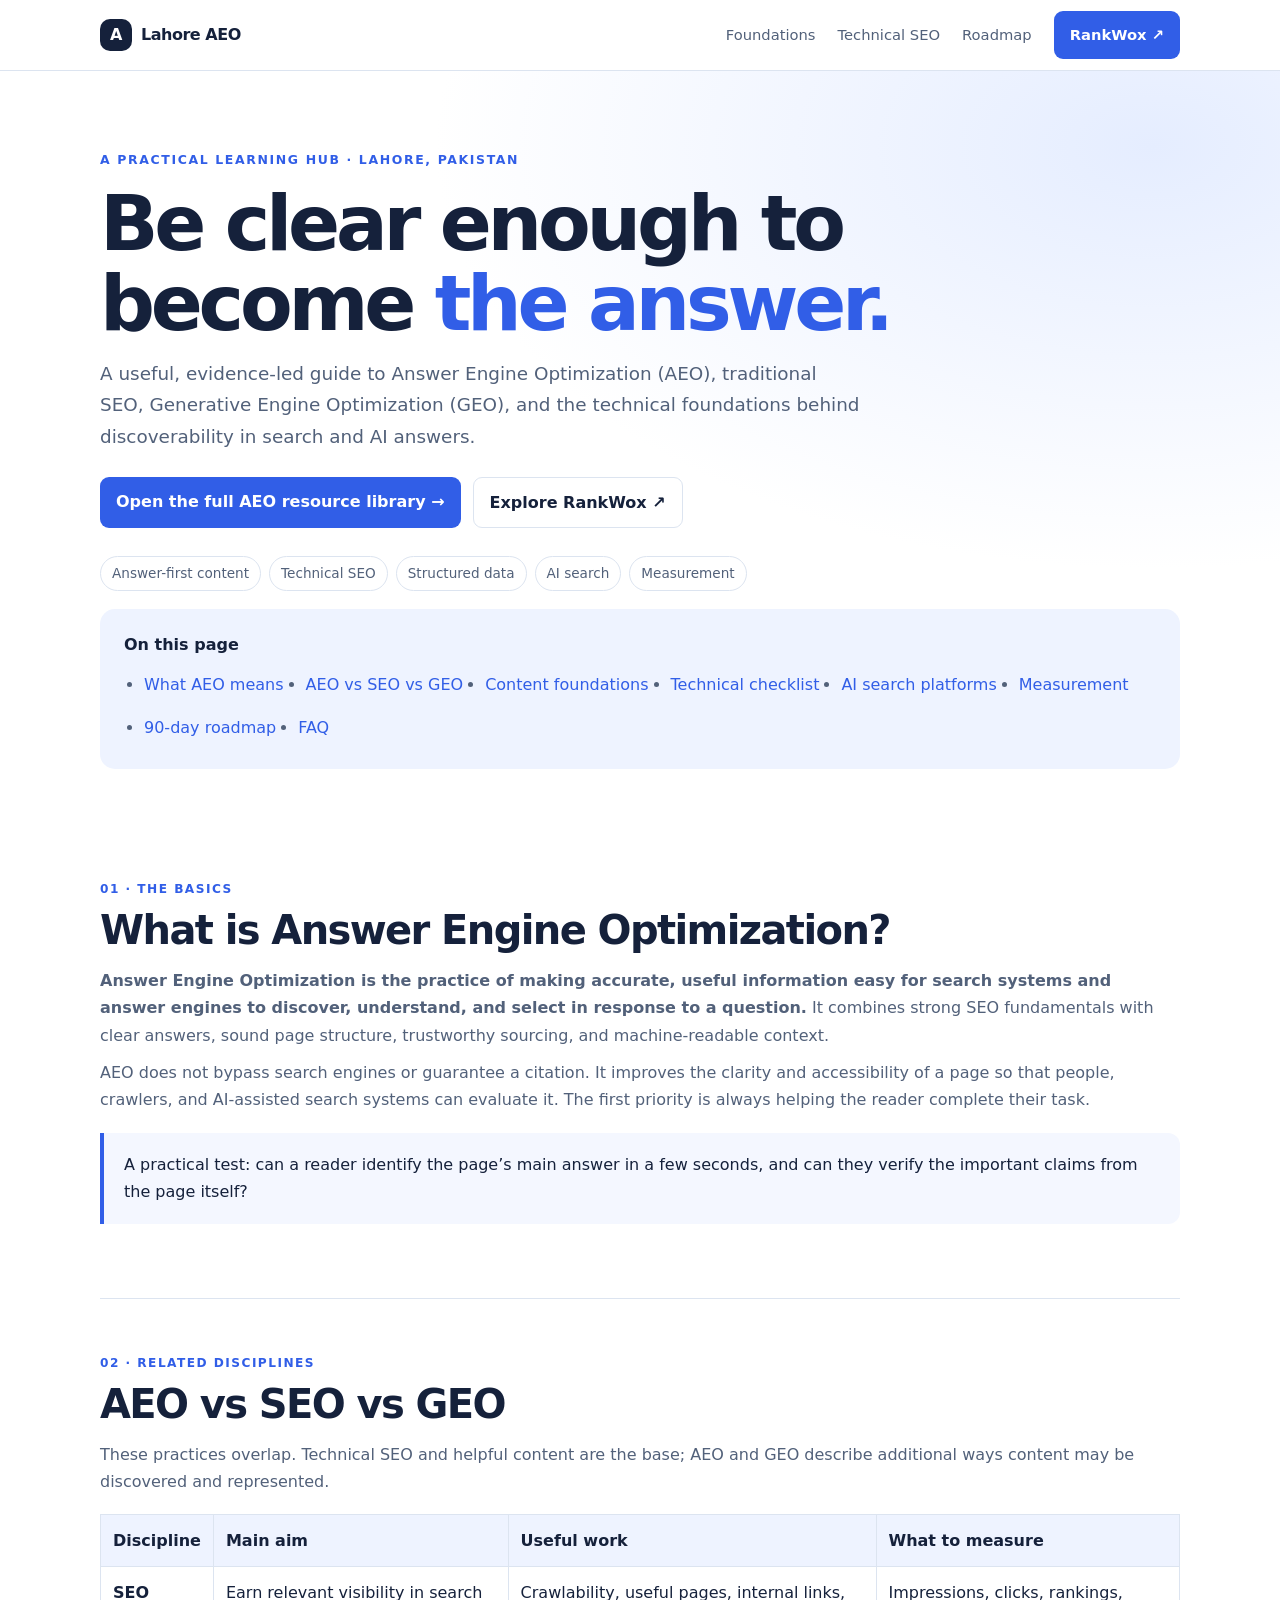
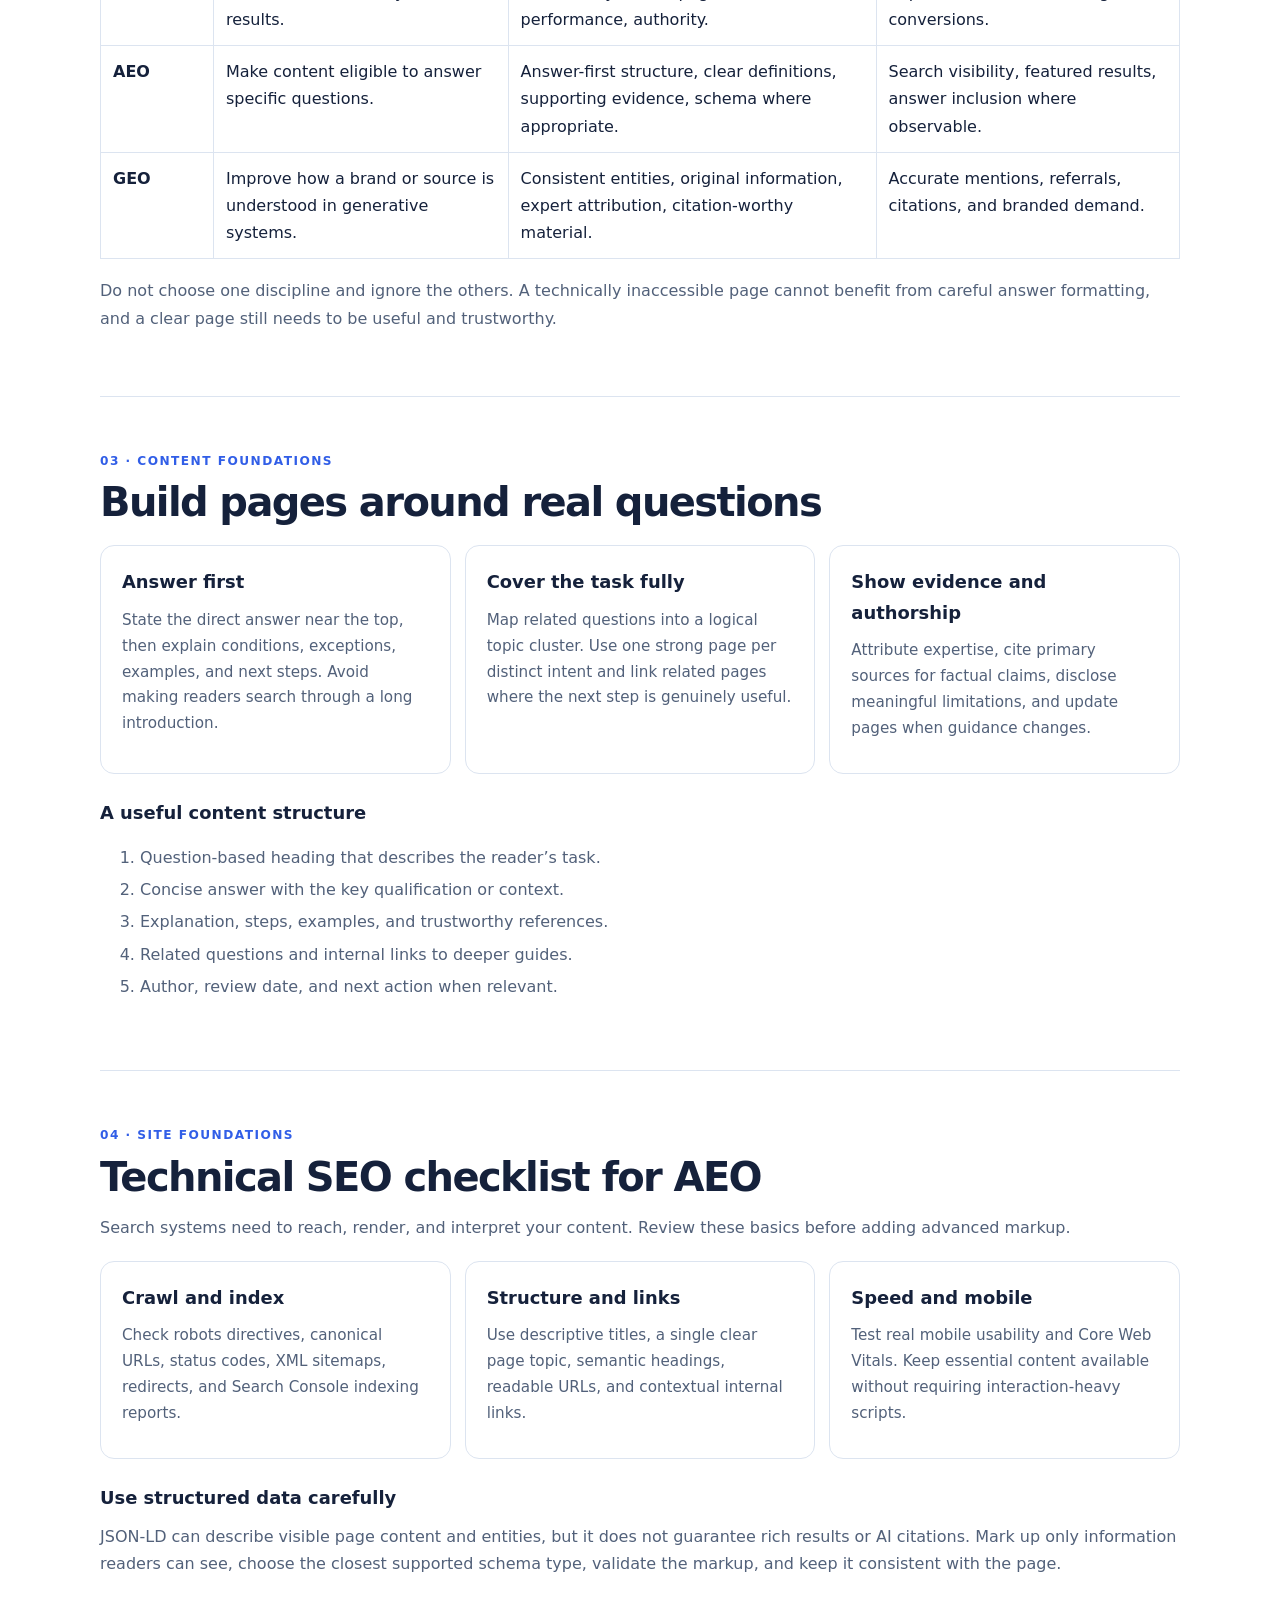
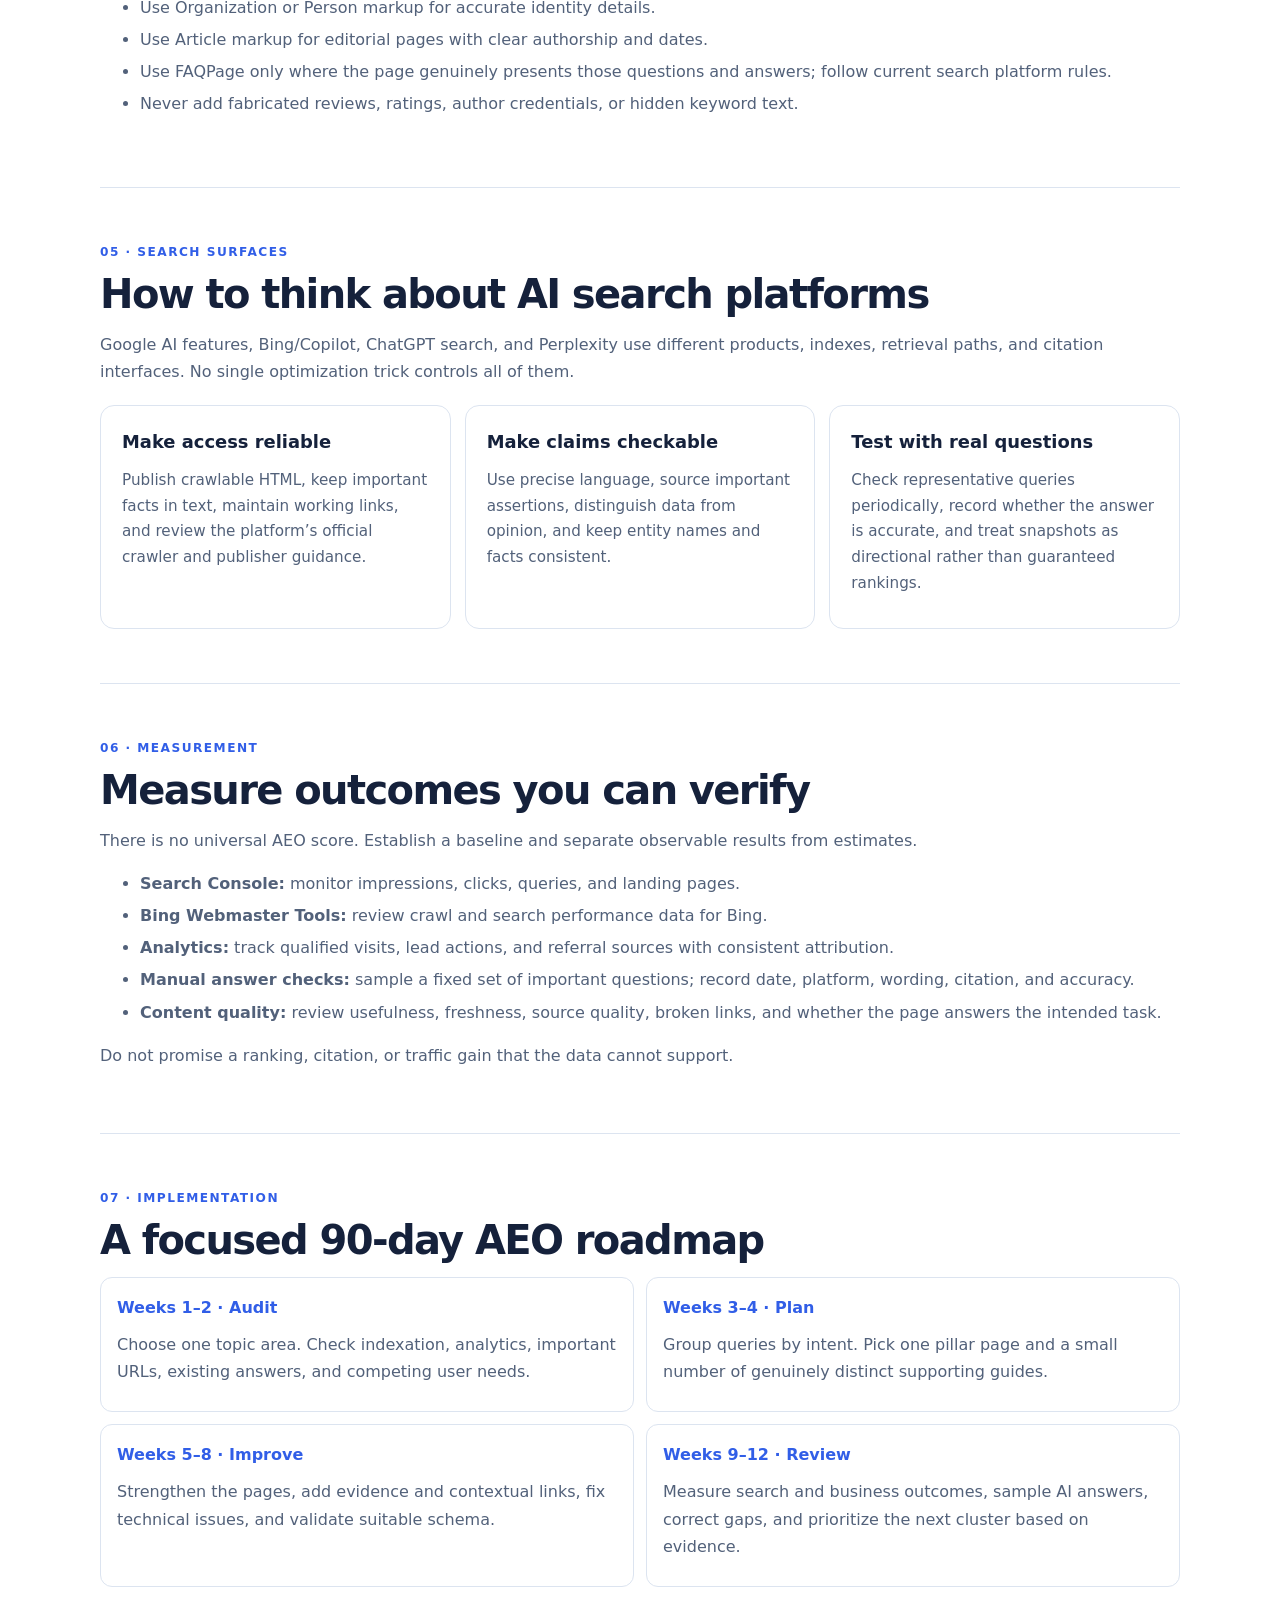
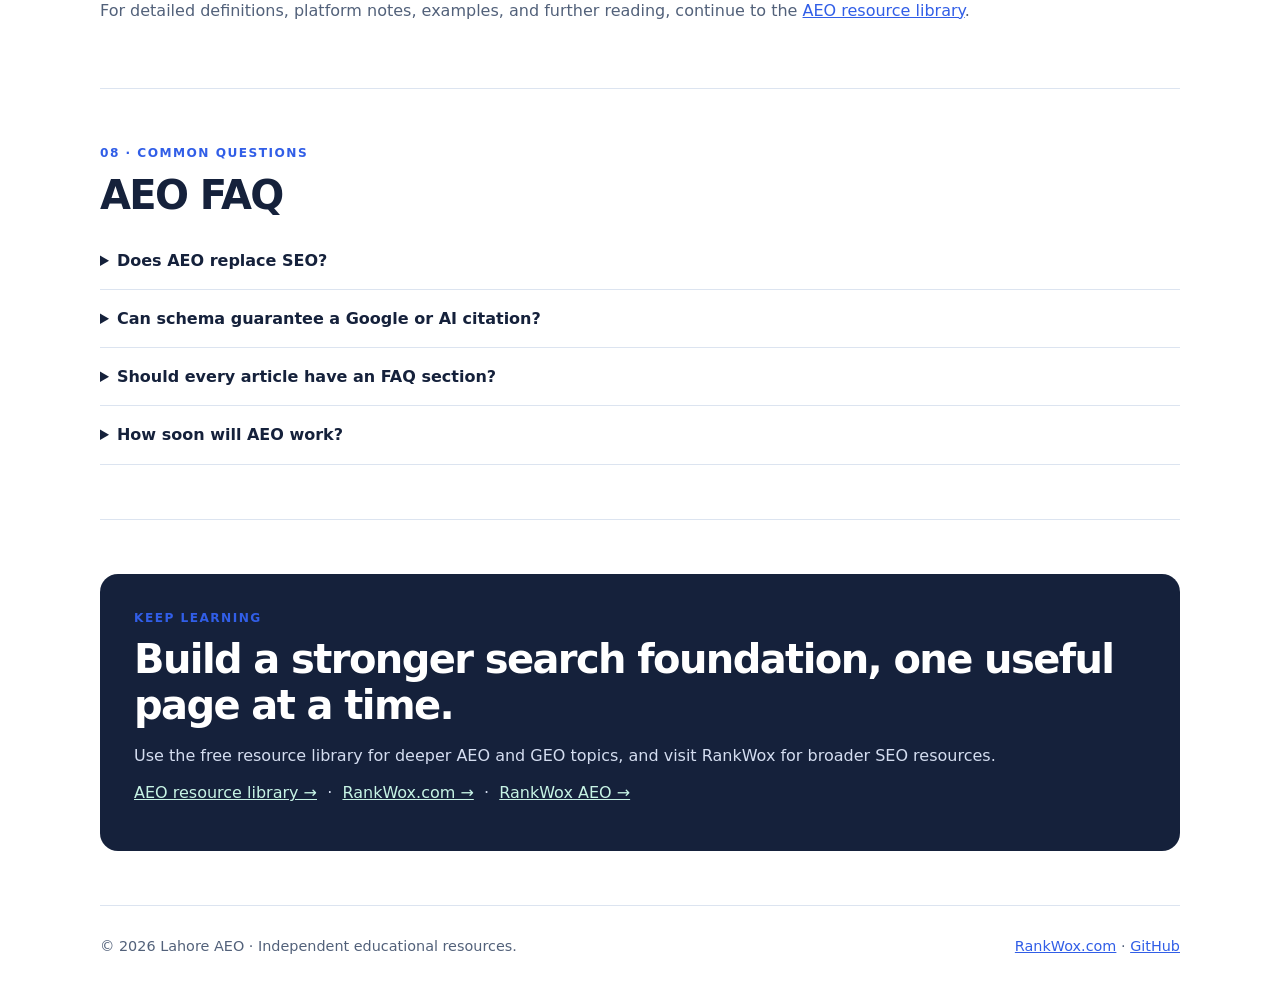
==== index.html @ 18e039c2 "Add topical AEO homepage and verification tag" ====
<!doctype html>
<html lang="en">
<head>
<meta charset="utf-8"><meta name="viewport" content="width=device-width,initial-scale=1">
<meta name="google-site-verification" content="fwKeRR7BVZcGGkbPIpLXKUD_QyXlKwlss82YXd3oSgg" />
<meta name="description" content="A practical guide to Answer Engine Optimization (AEO), SEO, Generative Engine Optimization (GEO), technical SEO, structured data and AI search visibility.">
<meta name="theme-color" content="#101a33"><meta property="og:type" content="website"><meta property="og:title" content="Lahore AEO | Practical Answer Engine Optimization Guide"><meta property="og:description" content="Learn AEO, GEO and technical SEO with a clear, evidence-led implementation roadmap.">
<link rel="canonical" href="https://lahore-aeo.github.io/"><title>Lahore AEO | Answer Engine Optimization &amp; AI Search Guide</title>
<script type="application/ld+json">{"@context":"https://schema.org","@type":"WebSite","name":"Lahore AEO","url":"https://lahore-aeo.github.io/","inLanguage":"en","publisher":{"@type":"Organization","name":"Lahore AEO","url":"https://lahore-aeo.github.io/"}}</script>
<style>
:root{--ink:#15213b;--muted:#52617a;--blue:#315ee7;--pale:#eef3ff;--mint:#c7f4e5;--line:#dce4f0;--paper:#fff;--max:1080px}*{box-sizing:border-box}html{scroll-behavior:smooth;scroll-padding-top:90px}body{margin:0;color:var(--ink);background:var(--paper);font:16px/1.7 system-ui,-apple-system,"Segoe UI",sans-serif}a{color:var(--blue)}.wrap{width:min(var(--max),calc(100% - 40px));margin:auto}header{position:sticky;top:0;z-index:10;background:rgba(255,255,255,.94);backdrop-filter:blur(12px);border-bottom:1px solid var(--line)}nav{height:70px;display:flex;align-items:center;justify-content:space-between;gap:20px}.brand{text-decoration:none;color:var(--ink);font-weight:800;letter-spacing:-.03em}.brand b{display:inline-grid;place-items:center;width:32px;height:32px;margin-right:9px;border-radius:10px;background:var(--ink);color:#fff}.navlinks{display:flex;gap:22px;align-items:center}.navlinks a{text-decoration:none;color:var(--muted);font-size:.92rem}.navlinks a:hover{color:var(--blue)}.btn{display:inline-block;padding:11px 16px;background:var(--blue);border-radius:9px;color:#fff!important;text-decoration:none!important;font-weight:700}.hero{padding:78px 0 56px;background:radial-gradient(ellipse at 90% 10%,#e5edff 0,transparent 44%),#fff}.eyebrow{color:var(--blue);text-transform:uppercase;letter-spacing:.13em;font-weight:800;font-size:.78rem}h1{max-width:850px;margin:14px 0;font-size:clamp(2.5rem,6vw,4.8rem);line-height:1.04;letter-spacing:-.055em}.lead{max-width:760px;color:var(--muted);font-size:1.15rem}.actions{display:flex;gap:12px;flex-wrap:wrap;margin:25px 0}.actions .secondary{background:#fff;color:var(--ink)!important;border:1px solid var(--line)}.chips{display:flex;gap:8px;flex-wrap:wrap;margin-top:28px}.chips span{border:1px solid var(--line);border-radius:99px;padding:5px 11px;color:var(--muted);font-size:.85rem}.toc{margin:18px 0 0;padding:22px 24px;background:var(--pale);border-radius:15px}.toc b{display:block;margin-bottom:8px}.toc ul{display:flex;flex-wrap:wrap;gap:6px 22px;padding-left:20px;margin:0}.toc a{text-decoration:none}.toc a:hover{text-decoration:underline}main section{padding:54px 0;border-bottom:1px solid var(--line)}h2{font-size:clamp(1.75rem,3.5vw,2.5rem);line-height:1.15;letter-spacing:-.04em;margin:8px 0 14px}h3{font-size:1.12rem;margin:0 0 7px}p{margin:10px 0;color:var(--muted)}.kicker{color:var(--blue);font-size:.76rem;letter-spacing:.12em;text-transform:uppercase;font-weight:800}.grid{display:grid;grid-template-columns:repeat(3,1fr);gap:14px;margin-top:20px}.card{padding:21px;border:1px solid var(--line);border-radius:14px;background:#fff}.card p{font-size:.95rem}.callout{padding:18px 20px;border-left:4px solid var(--blue);background:#f4f7ff;border-radius:0 12px 12px 0;margin:20px 0}.table-wrap{overflow-x:auto;margin:18px 0}table{border-collapse:collapse;width:100%;min-width:620px}th,td{text-align:left;padding:12px;border:1px solid var(--line);vertical-align:top}th{background:var(--pale)}li{margin:5px 0;color:var(--muted)}.steps{counter-reset:step;display:grid;grid-template-columns:repeat(2,1fr);gap:12px}.step{padding:16px;border:1px solid var(--line);border-radius:12px}.step b{color:var(--blue)}details{padding:15px 0;border-bottom:1px solid var(--line)}summary{cursor:pointer;font-weight:700}details p{margin-bottom:0}.final{padding:34px;background:var(--ink);color:#fff;border-radius:18px}.final p{color:#d4ddf0}.final a{color:var(--mint)}footer{padding:28px 0;color:var(--muted);font-size:.9rem}.foot{display:flex;justify-content:space-between;flex-wrap:wrap;gap:12px}@media(max-width:760px){.navlinks{gap:12px}.navlinks a:not(.btn){display:none}.hero{padding:56px 0 38px}.grid{grid-template-columns:1fr}.steps{grid-template-columns:1fr}.toc ul{display:block}.wrap{width:min(var(--max),calc(100% - 28px))}}@media(prefers-reduced-motion:reduce){html{scroll-behavior:auto}}
</style>
</head>
<body>
<header><nav class="wrap"><a class="brand" href="#top"><b>A</b>Lahore AEO</a><div class="navlinks"><a href="#foundations">Foundations</a><a href="#technical">Technical SEO</a><a href="#roadmap">Roadmap</a><a class="btn" href="https://rankwox.com/">RankWox ↗</a></div></nav></header>
<div id="top" class="hero"><div class="wrap"><div class="eyebrow">A practical learning hub · Lahore, Pakistan</div><h1>Be clear enough to become <span style="color:#315ee7">the answer.</span></h1><p class="lead">A useful, evidence-led guide to Answer Engine Optimization (AEO), traditional SEO, Generative Engine Optimization (GEO), and the technical foundations behind discoverability in search and AI answers.</p><div class="actions"><a class="btn" href="https://lahore-aeo.github.io/aeo-resources/">Open the full AEO resource library →</a><a class="btn secondary" href="https://rankwox.com/">Explore RankWox ↗</a></div><div class="chips"><span>Answer-first content</span><span>Technical SEO</span><span>Structured data</span><span>AI search</span><span>Measurement</span></div><div class="toc"><b>On this page</b><ul><li><a href="#definition">What AEO means</a></li><li><a href="#comparison">AEO vs SEO vs GEO</a></li><li><a href="#foundations">Content foundations</a></li><li><a href="#technical">Technical checklist</a></li><li><a href="#platforms">AI search platforms</a></li><li><a href="#measurement">Measurement</a></li><li><a href="#roadmap">90-day roadmap</a></li><li><a href="#faq">FAQ</a></li></ul></div></div></div>
<main class="wrap">
<section id="definition"><div class="kicker">01 · The basics</div><h2>What is Answer Engine Optimization?</h2><p><strong>Answer Engine Optimization is the practice of making accurate, useful information easy for search systems and answer engines to discover, understand, and select in response to a question.</strong> It combines strong SEO fundamentals with clear answers, sound page structure, trustworthy sourcing, and machine-readable context.</p><p>AEO does not bypass search engines or guarantee a citation. It improves the clarity and accessibility of a page so that people, crawlers, and AI-assisted search systems can evaluate it. The first priority is always helping the reader complete their task.</p><div class="callout">A practical test: can a reader identify the page’s main answer in a few seconds, and can they verify the important claims from the page itself?</div></section>
<section id="comparison"><div class="kicker">02 · Related disciplines</div><h2>AEO vs SEO vs GEO</h2><p>These practices overlap. Technical SEO and helpful content are the base; AEO and GEO describe additional ways content may be discovered and represented.</p><div class="table-wrap"><table><thead><tr><th>Discipline</th><th>Main aim</th><th>Useful work</th><th>What to measure</th></tr></thead><tbody><tr><td><b>SEO</b></td><td>Earn relevant visibility in search results.</td><td>Crawlability, useful pages, internal links, performance, authority.</td><td>Impressions, clicks, rankings, conversions.</td></tr><tr><td><b>AEO</b></td><td>Make content eligible to answer specific questions.</td><td>Answer-first structure, clear definitions, supporting evidence, schema where appropriate.</td><td>Search visibility, featured results, answer inclusion where observable.</td></tr><tr><td><b>GEO</b></td><td>Improve how a brand or source is understood in generative systems.</td><td>Consistent entities, original information, expert attribution, citation-worthy material.</td><td>Accurate mentions, referrals, citations, and branded demand.</td></tr></tbody></table></div><p>Do not choose one discipline and ignore the others. A technically inaccessible page cannot benefit from careful answer formatting, and a clear page still needs to be useful and trustworthy.</p></section>
<section id="foundations"><div class="kicker">03 · Content foundations</div><h2>Build pages around real questions</h2><div class="grid"><article class="card"><h3>Answer first</h3><p>State the direct answer near the top, then explain conditions, exceptions, examples, and next steps. Avoid making readers search through a long introduction.</p></article><article class="card"><h3>Cover the task fully</h3><p>Map related questions into a logical topic cluster. Use one strong page per distinct intent and link related pages where the next step is genuinely useful.</p></article><article class="card"><h3>Show evidence and authorship</h3><p>Attribute expertise, cite primary sources for factual claims, disclose meaningful limitations, and update pages when guidance changes.</p></article></div><h3 style="margin-top:24px">A useful content structure</h3><ol><li>Question-based heading that describes the reader’s task.</li><li>Concise answer with the key qualification or context.</li><li>Explanation, steps, examples, and trustworthy references.</li><li>Related questions and internal links to deeper guides.</li><li>Author, review date, and next action when relevant.</li></ol></section>
<section id="technical"><div class="kicker">04 · Site foundations</div><h2>Technical SEO checklist for AEO</h2><p>Search systems need to reach, render, and interpret your content. Review these basics before adding advanced markup.</p><div class="grid"><article class="card"><h3>Crawl and index</h3><p>Check robots directives, canonical URLs, status codes, XML sitemaps, redirects, and Search Console indexing reports.</p></article><article class="card"><h3>Structure and links</h3><p>Use descriptive titles, a single clear page topic, semantic headings, readable URLs, and contextual internal links.</p></article><article class="card"><h3>Speed and mobile</h3><p>Test real mobile usability and Core Web Vitals. Keep essential content available without requiring interaction-heavy scripts.</p></article></div><h3 style="margin-top:24px">Use structured data carefully</h3><p>JSON-LD can describe visible page content and entities, but it does not guarantee rich results or AI citations. Mark up only information readers can see, choose the closest supported schema type, validate the markup, and keep it consistent with the page.</p><ul><li>Use Organization or Person markup for accurate identity details.</li><li>Use Article markup for editorial pages with clear authorship and dates.</li><li>Use FAQPage only where the page genuinely presents those questions and answers; follow current search platform rules.</li><li>Never add fabricated reviews, ratings, author credentials, or hidden keyword text.</li></ul></section>
<section id="platforms"><div class="kicker">05 · Search surfaces</div><h2>How to think about AI search platforms</h2><p>Google AI features, Bing/Copilot, ChatGPT search, and Perplexity use different products, indexes, retrieval paths, and citation interfaces. No single optimization trick controls all of them.</p><div class="grid"><article class="card"><h3>Make access reliable</h3><p>Publish crawlable HTML, keep important facts in text, maintain working links, and review the platform’s official crawler and publisher guidance.</p></article><article class="card"><h3>Make claims checkable</h3><p>Use precise language, source important assertions, distinguish data from opinion, and keep entity names and facts consistent.</p></article><article class="card"><h3>Test with real questions</h3><p>Check representative queries periodically, record whether the answer is accurate, and treat snapshots as directional rather than guaranteed rankings.</p></article></div></section>
<section id="measurement"><div class="kicker">06 · Measurement</div><h2>Measure outcomes you can verify</h2><p>There is no universal AEO score. Establish a baseline and separate observable results from estimates.</p><ul><li><b>Search Console:</b> monitor impressions, clicks, queries, and landing pages.</li><li><b>Bing Webmaster Tools:</b> review crawl and search performance data for Bing.</li><li><b>Analytics:</b> track qualified visits, lead actions, and referral sources with consistent attribution.</li><li><b>Manual answer checks:</b> sample a fixed set of important questions; record date, platform, wording, citation, and accuracy.</li><li><b>Content quality:</b> review usefulness, freshness, source quality, broken links, and whether the page answers the intended task.</li></ul><p>Do not promise a ranking, citation, or traffic gain that the data cannot support.</p></section>
<section id="roadmap"><div class="kicker">07 · Implementation</div><h2>A focused 90-day AEO roadmap</h2><div class="steps"><div class="step"><b>Weeks 1–2 · Audit</b><p>Choose one topic area. Check indexation, analytics, important URLs, existing answers, and competing user needs.</p></div><div class="step"><b>Weeks 3–4 · Plan</b><p>Group queries by intent. Pick one pillar page and a small number of genuinely distinct supporting guides.</p></div><div class="step"><b>Weeks 5–8 · Improve</b><p>Strengthen the pages, add evidence and contextual links, fix technical issues, and validate suitable schema.</p></div><div class="step"><b>Weeks 9–12 · Review</b><p>Measure search and business outcomes, sample AI answers, correct gaps, and prioritize the next cluster based on evidence.</p></div></div><p>For detailed definitions, platform notes, examples, and further reading, continue to the <a href="https://lahore-aeo.github.io/aeo-resources/">AEO resource library</a>.</p></section>
<section id="faq"><div class="kicker">08 · Common questions</div><h2>AEO FAQ</h2><details><summary>Does AEO replace SEO?</summary><p>No. AEO builds on crawlability, useful content, sound site structure, and other SEO foundations.</p></details><details><summary>Can schema guarantee a Google or AI citation?</summary><p>No. Structured data can clarify supported information, but search platforms decide what to show and may change their systems.</p></details><details><summary>Should every article have an FAQ section?</summary><p>No. Add questions only when they help readers and reflect real query needs. Avoid repetitive FAQ blocks added solely to target keywords.</p></details><details><summary>How soon will AEO work?</summary><p>There is no fixed timeline or guaranteed result. Indexing, competition, site quality, and platform behavior all affect outcomes. Track changes over time.</p></details></section>
<section><div class="final"><div class="kicker">Keep learning</div><h2>Build a stronger search foundation, one useful page at a time.</h2><p>Use the free resource library for deeper AEO and GEO topics, and visit RankWox for broader SEO resources.</p><p><a href="https://lahore-aeo.github.io/aeo-resources/">AEO resource library →</a> &nbsp;·&nbsp; <a href="https://rankwox.com/">RankWox.com →</a> &nbsp;·&nbsp; <a href="https://aeo.rankwox.com/">RankWox AEO →</a></p></div></section>
</main><footer><div class="wrap foot"><span>© 2026 Lahore AEO · Independent educational resources.</span><span><a href="https://rankwox.com/">RankWox.com</a> · <a href="https://github.com/lahore-aeo">GitHub</a></span></div></footer>
</body></html>
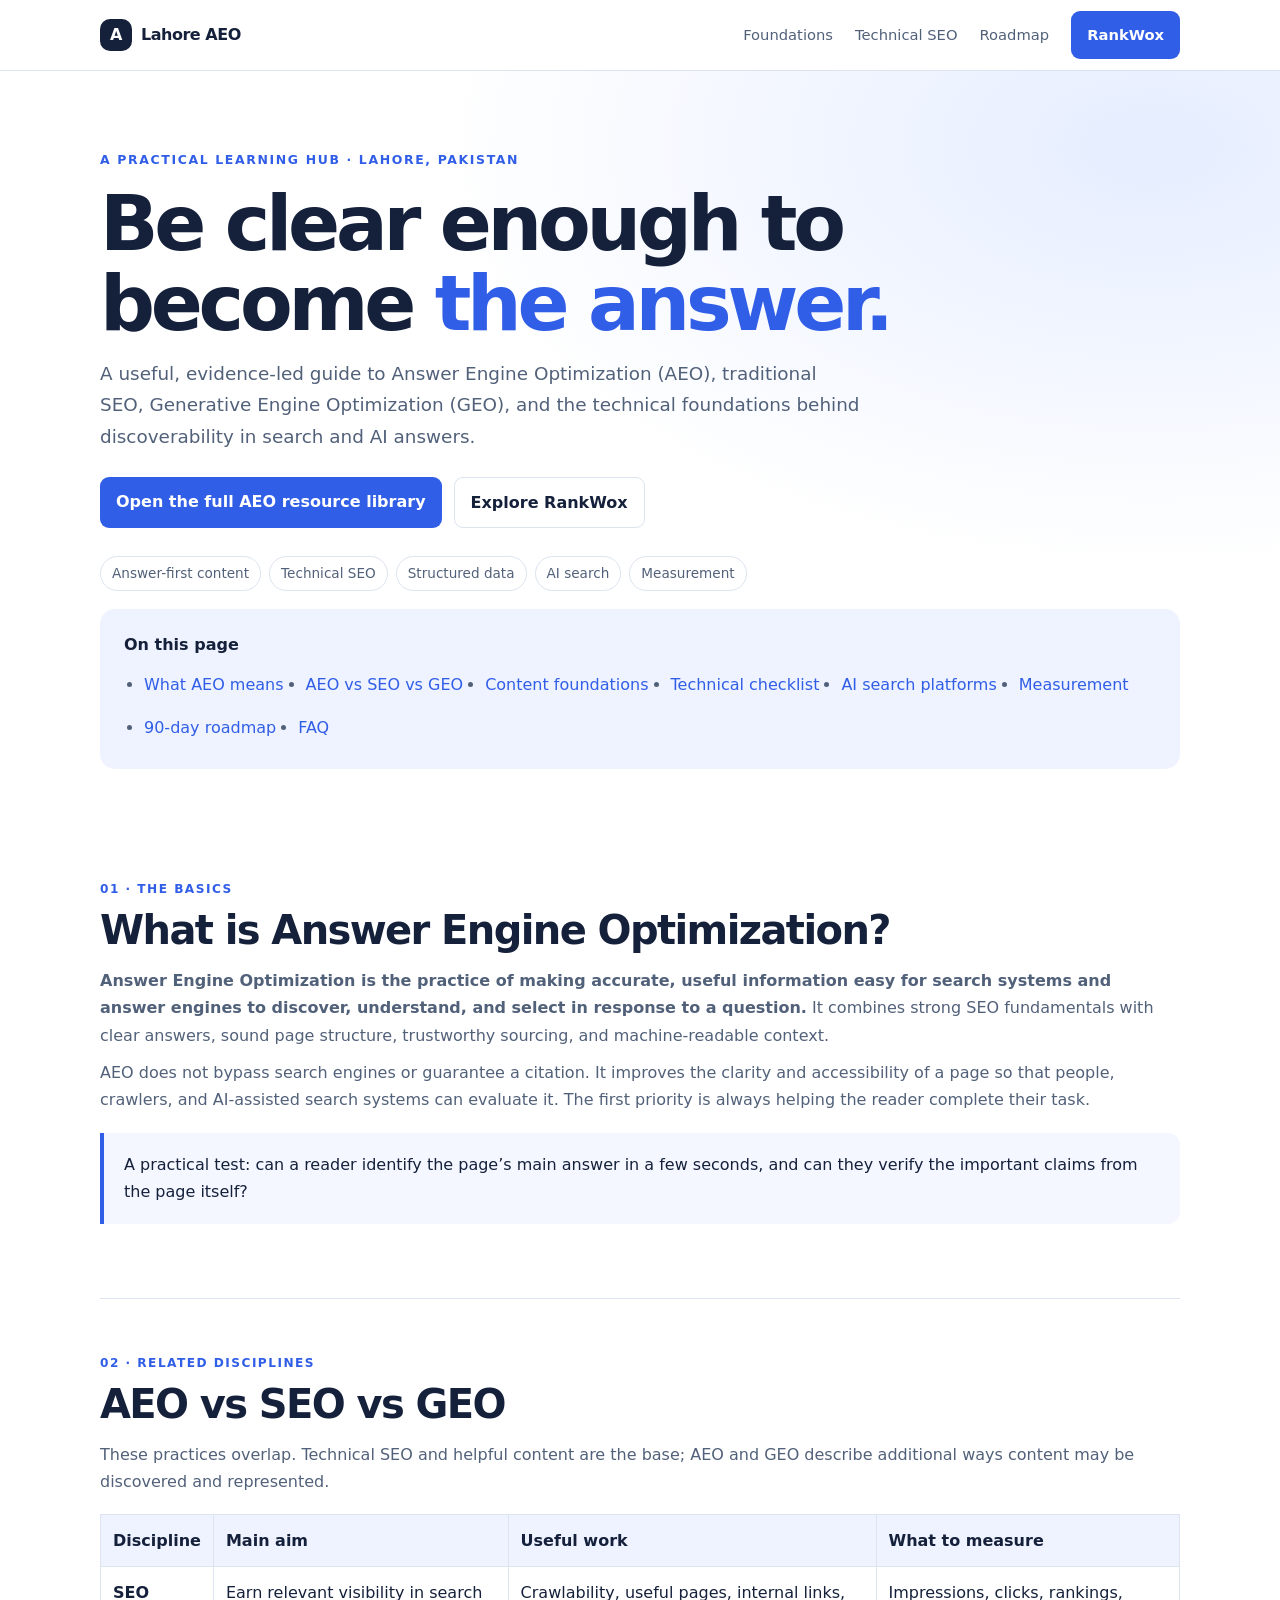
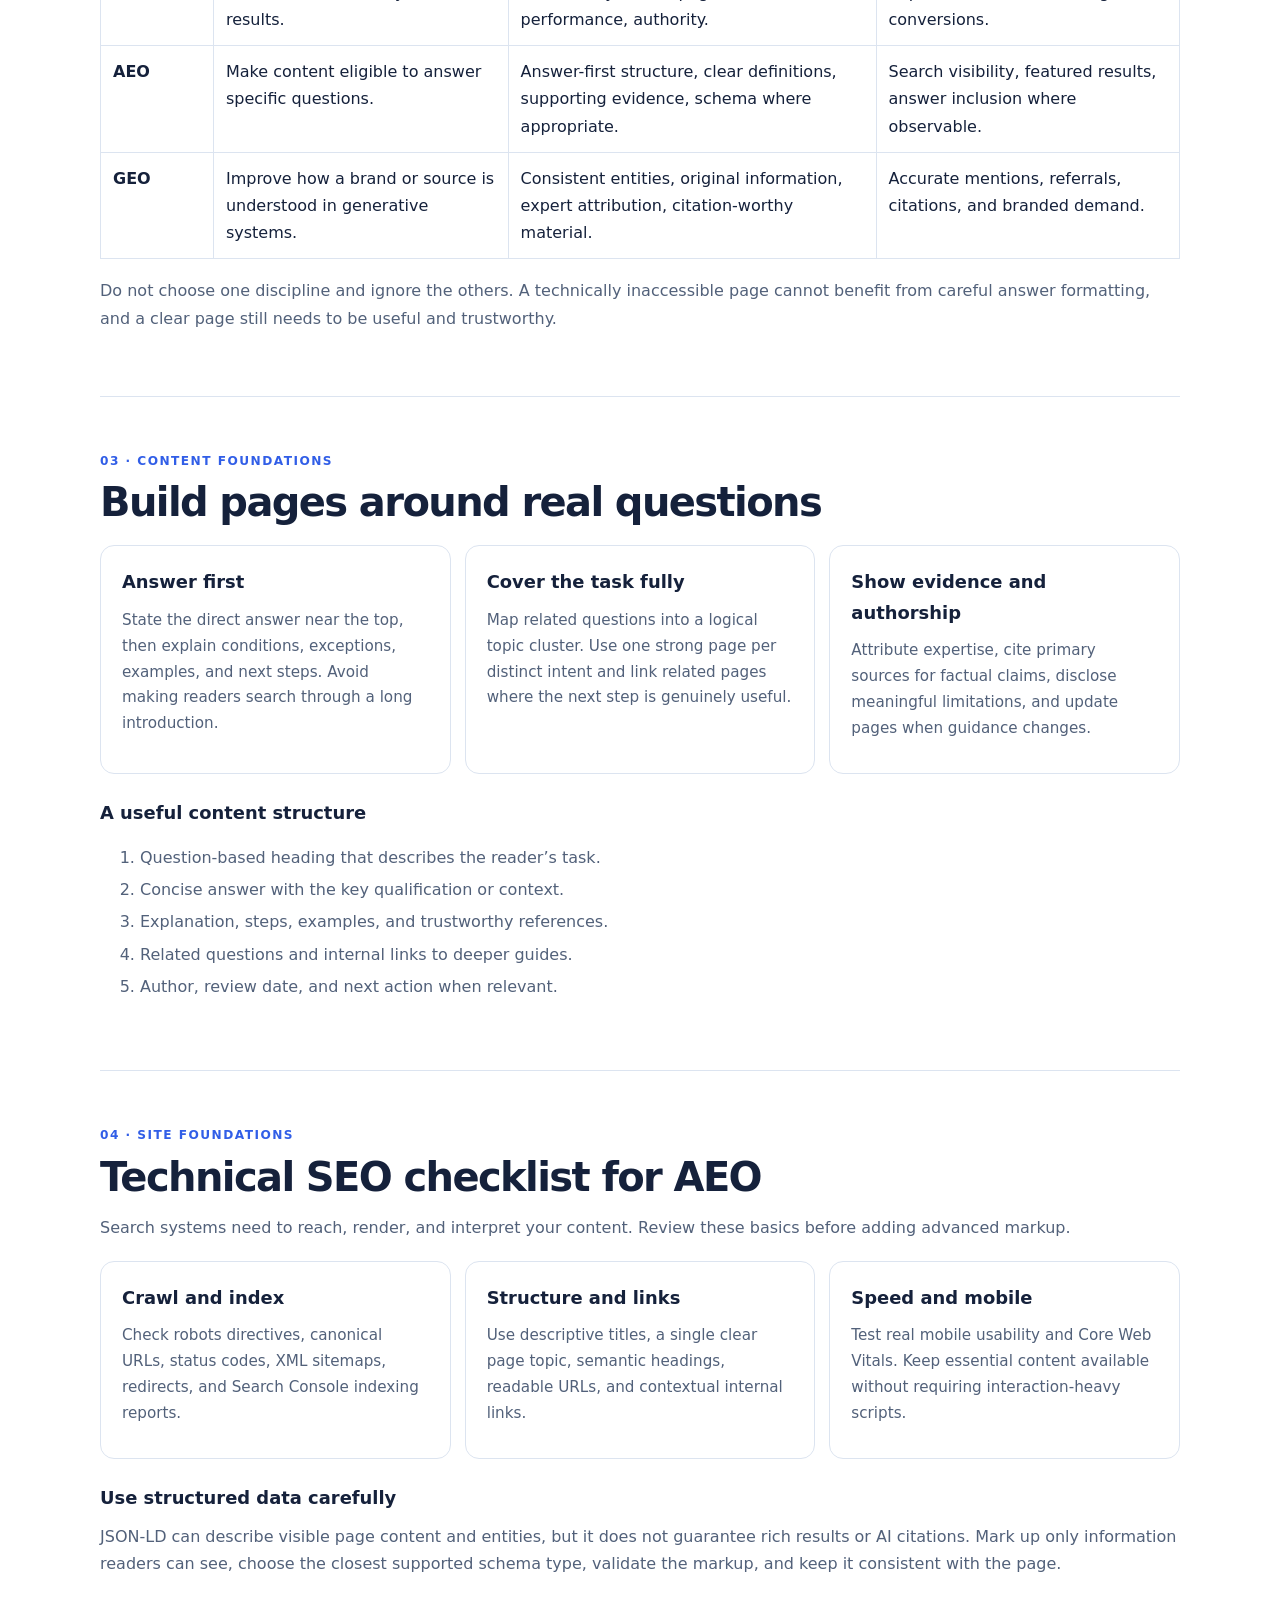
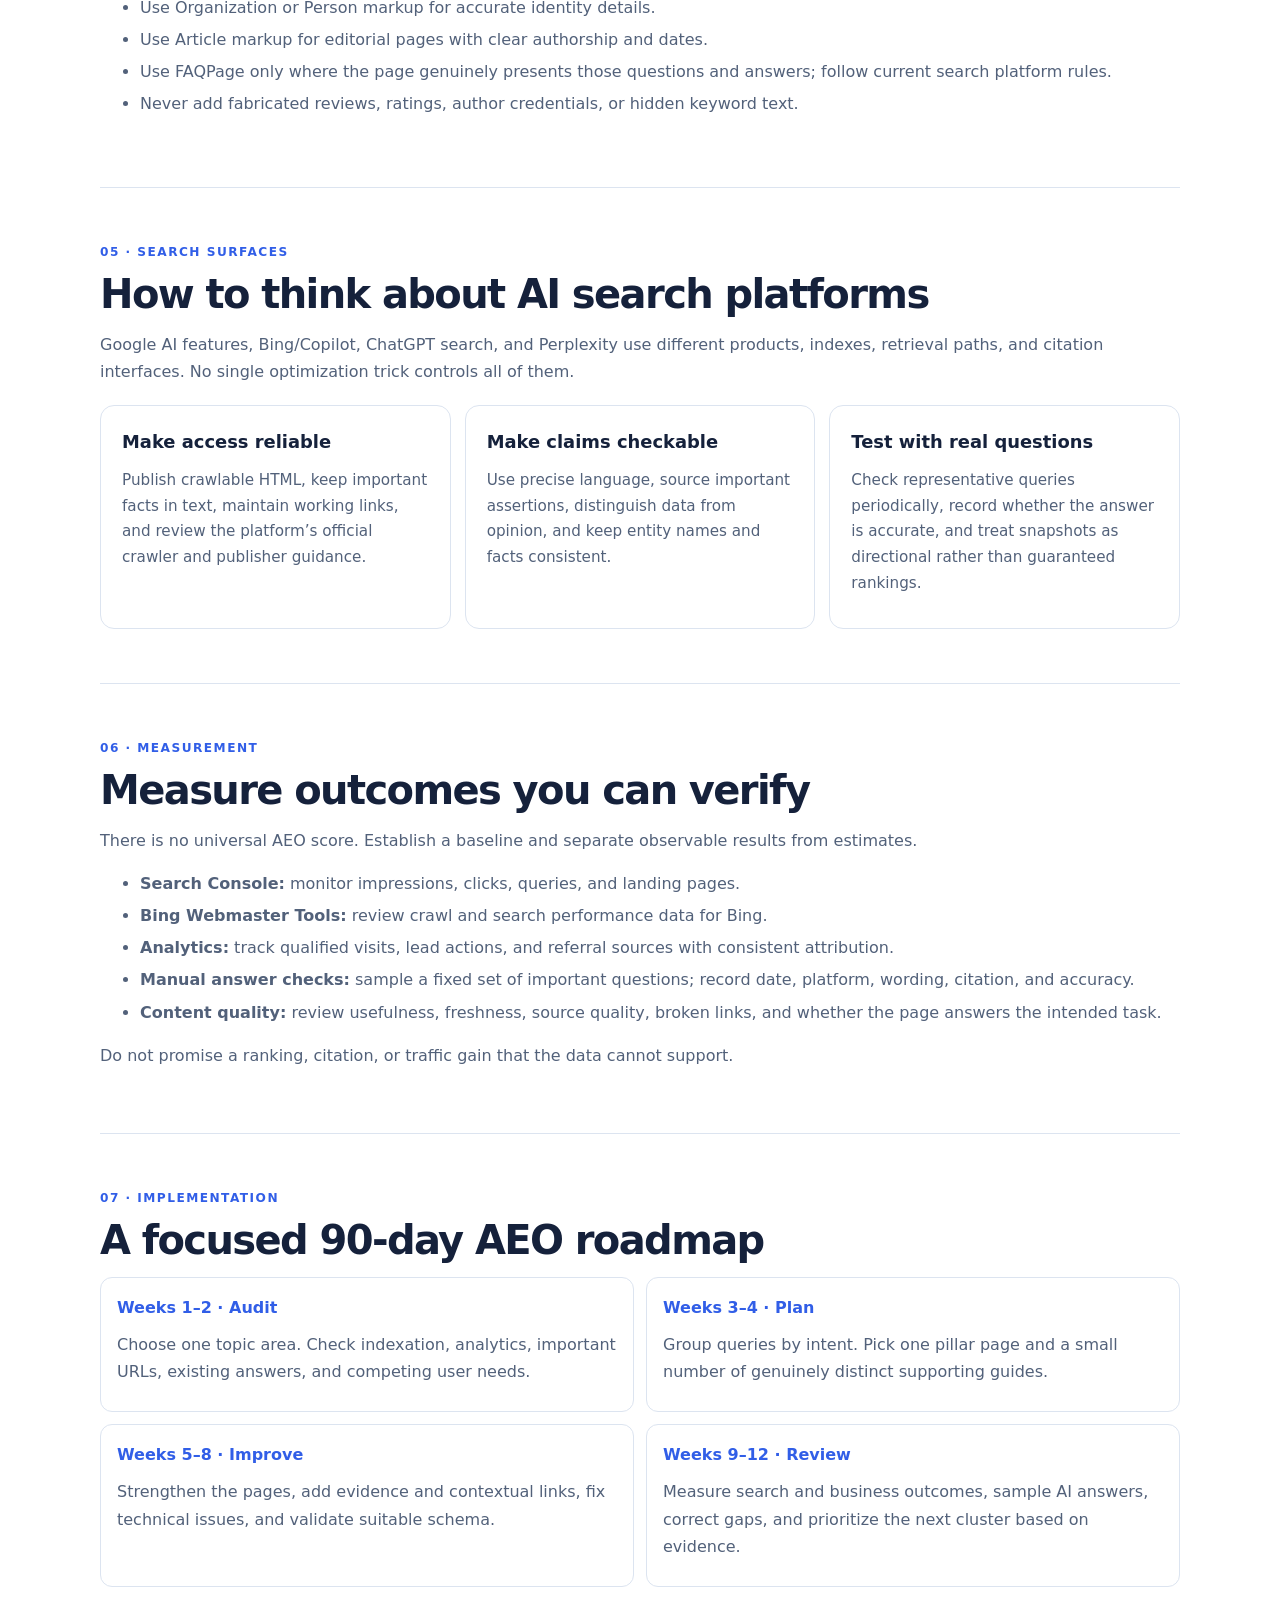
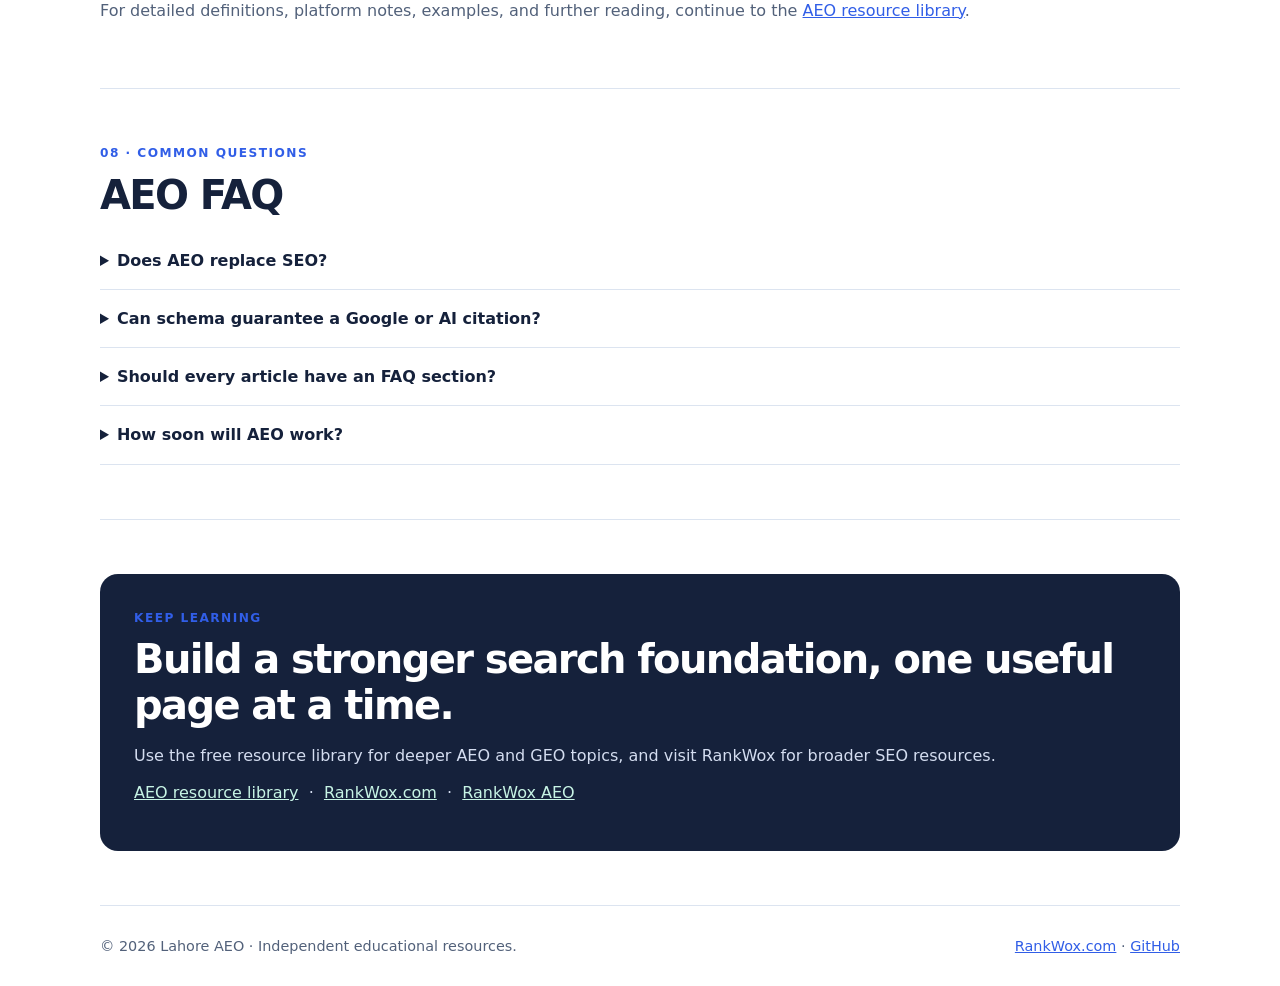
==== commit a6375df3: "Use compatible link labels" ====
--- a/index.html
+++ b/index.html
@@ -12,8 +12,8 @@
 </style>
 </head>
 <body>
-<header><nav class="wrap"><a class="brand" href="#top"><b>A</b>Lahore AEO</a><div class="navlinks"><a href="#foundations">Foundations</a><a href="#technical">Technical SEO</a><a href="#roadmap">Roadmap</a><a class="btn" href="https://rankwox.com/">RankWox ↗</a></div></nav></header>
-<div id="top" class="hero"><div class="wrap"><div class="eyebrow">A practical learning hub · Lahore, Pakistan</div><h1>Be clear enough to become <span style="color:#315ee7">the answer.</span></h1><p class="lead">A useful, evidence-led guide to Answer Engine Optimization (AEO), traditional SEO, Generative Engine Optimization (GEO), and the technical foundations behind discoverability in search and AI answers.</p><div class="actions"><a class="btn" href="https://lahore-aeo.github.io/aeo-resources/">Open the full AEO resource library →</a><a class="btn secondary" href="https://rankwox.com/">Explore RankWox ↗</a></div><div class="chips"><span>Answer-first content</span><span>Technical SEO</span><span>Structured data</span><span>AI search</span><span>Measurement</span></div><div class="toc"><b>On this page</b><ul><li><a href="#definition">What AEO means</a></li><li><a href="#comparison">AEO vs SEO vs GEO</a></li><li><a href="#foundations">Content foundations</a></li><li><a href="#technical">Technical checklist</a></li><li><a href="#platforms">AI search platforms</a></li><li><a href="#measurement">Measurement</a></li><li><a href="#roadmap">90-day roadmap</a></li><li><a href="#faq">FAQ</a></li></ul></div></div></div>
+<header><nav class="wrap"><a class="brand" href="#top"><b>A</b>Lahore AEO</a><div class="navlinks"><a href="#foundations">Foundations</a><a href="#technical">Technical SEO</a><a href="#roadmap">Roadmap</a><a class="btn" href="https://rankwox.com/">RankWox</a></div></nav></header>
+<div id="top" class="hero"><div class="wrap"><div class="eyebrow">A practical learning hub · Lahore, Pakistan</div><h1>Be clear enough to become <span style="color:#315ee7">the answer.</span></h1><p class="lead">A useful, evidence-led guide to Answer Engine Optimization (AEO), traditional SEO, Generative Engine Optimization (GEO), and the technical foundations behind discoverability in search and AI answers.</p><div class="actions"><a class="btn" href="https://lahore-aeo.github.io/aeo-resources/">Open the full AEO resource library</a><a class="btn secondary" href="https://rankwox.com/">Explore RankWox</a></div><div class="chips"><span>Answer-first content</span><span>Technical SEO</span><span>Structured data</span><span>AI search</span><span>Measurement</span></div><div class="toc"><b>On this page</b><ul><li><a href="#definition">What AEO means</a></li><li><a href="#comparison">AEO vs SEO vs GEO</a></li><li><a href="#foundations">Content foundations</a></li><li><a href="#technical">Technical checklist</a></li><li><a href="#platforms">AI search platforms</a></li><li><a href="#measurement">Measurement</a></li><li><a href="#roadmap">90-day roadmap</a></li><li><a href="#faq">FAQ</a></li></ul></div></div></div>
 <main class="wrap">
 <section id="definition"><div class="kicker">01 · The basics</div><h2>What is Answer Engine Optimization?</h2><p><strong>Answer Engine Optimization is the practice of making accurate, useful information easy for search systems and answer engines to discover, understand, and select in response to a question.</strong> It combines strong SEO fundamentals with clear answers, sound page structure, trustworthy sourcing, and machine-readable context.</p><p>AEO does not bypass search engines or guarantee a citation. It improves the clarity and accessibility of a page so that people, crawlers, and AI-assisted search systems can evaluate it. The first priority is always helping the reader complete their task.</p><div class="callout">A practical test: can a reader identify the page’s main answer in a few seconds, and can they verify the important claims from the page itself?</div></section>
 <section id="comparison"><div class="kicker">02 · Related disciplines</div><h2>AEO vs SEO vs GEO</h2><p>These practices overlap. Technical SEO and helpful content are the base; AEO and GEO describe additional ways content may be discovered and represented.</p><div class="table-wrap"><table><thead><tr><th>Discipline</th><th>Main aim</th><th>Useful work</th><th>What to measure</th></tr></thead><tbody><tr><td><b>SEO</b></td><td>Earn relevant visibility in search results.</td><td>Crawlability, useful pages, internal links, performance, authority.</td><td>Impressions, clicks, rankings, conversions.</td></tr><tr><td><b>AEO</b></td><td>Make content eligible to answer specific questions.</td><td>Answer-first structure, clear definitions, supporting evidence, schema where appropriate.</td><td>Search visibility, featured results, answer inclusion where observable.</td></tr><tr><td><b>GEO</b></td><td>Improve how a brand or source is understood in generative systems.</td><td>Consistent entities, original information, expert attribution, citation-worthy material.</td><td>Accurate mentions, referrals, citations, and branded demand.</td></tr></tbody></table></div><p>Do not choose one discipline and ignore the others. A technically inaccessible page cannot benefit from careful answer formatting, and a clear page still needs to be useful and trustworthy.</p></section>
@@ -23,6 +23,6 @@
 <section id="measurement"><div class="kicker">06 · Measurement</div><h2>Measure outcomes you can verify</h2><p>There is no universal AEO score. Establish a baseline and separate observable results from estimates.</p><ul><li><b>Search Console:</b> monitor impressions, clicks, queries, and landing pages.</li><li><b>Bing Webmaster Tools:</b> review crawl and search performance data for Bing.</li><li><b>Analytics:</b> track qualified visits, lead actions, and referral sources with consistent attribution.</li><li><b>Manual answer checks:</b> sample a fixed set of important questions; record date, platform, wording, citation, and accuracy.</li><li><b>Content quality:</b> review usefulness, freshness, source quality, broken links, and whether the page answers the intended task.</li></ul><p>Do not promise a ranking, citation, or traffic gain that the data cannot support.</p></section>
 <section id="roadmap"><div class="kicker">07 · Implementation</div><h2>A focused 90-day AEO roadmap</h2><div class="steps"><div class="step"><b>Weeks 1–2 · Audit</b><p>Choose one topic area. Check indexation, analytics, important URLs, existing answers, and competing user needs.</p></div><div class="step"><b>Weeks 3–4 · Plan</b><p>Group queries by intent. Pick one pillar page and a small number of genuinely distinct supporting guides.</p></div><div class="step"><b>Weeks 5–8 · Improve</b><p>Strengthen the pages, add evidence and contextual links, fix technical issues, and validate suitable schema.</p></div><div class="step"><b>Weeks 9–12 · Review</b><p>Measure search and business outcomes, sample AI answers, correct gaps, and prioritize the next cluster based on evidence.</p></div></div><p>For detailed definitions, platform notes, examples, and further reading, continue to the <a href="https://lahore-aeo.github.io/aeo-resources/">AEO resource library</a>.</p></section>
 <section id="faq"><div class="kicker">08 · Common questions</div><h2>AEO FAQ</h2><details><summary>Does AEO replace SEO?</summary><p>No. AEO builds on crawlability, useful content, sound site structure, and other SEO foundations.</p></details><details><summary>Can schema guarantee a Google or AI citation?</summary><p>No. Structured data can clarify supported information, but search platforms decide what to show and may change their systems.</p></details><details><summary>Should every article have an FAQ section?</summary><p>No. Add questions only when they help readers and reflect real query needs. Avoid repetitive FAQ blocks added solely to target keywords.</p></details><details><summary>How soon will AEO work?</summary><p>There is no fixed timeline or guaranteed result. Indexing, competition, site quality, and platform behavior all affect outcomes. Track changes over time.</p></details></section>
-<section><div class="final"><div class="kicker">Keep learning</div><h2>Build a stronger search foundation, one useful page at a time.</h2><p>Use the free resource library for deeper AEO and GEO topics, and visit RankWox for broader SEO resources.</p><p><a href="https://lahore-aeo.github.io/aeo-resources/">AEO resource library →</a> &nbsp;·&nbsp; <a href="https://rankwox.com/">RankWox.com →</a> &nbsp;·&nbsp; <a href="https://aeo.rankwox.com/">RankWox AEO →</a></p></div></section>
+<section><div class="final"><div class="kicker">Keep learning</div><h2>Build a stronger search foundation, one useful page at a time.</h2><p>Use the free resource library for deeper AEO and GEO topics, and visit RankWox for broader SEO resources.</p><p><a href="https://lahore-aeo.github.io/aeo-resources/">AEO resource library</a> &nbsp;·&nbsp; <a href="https://rankwox.com/">RankWox.com</a> &nbsp;·&nbsp; <a href="https://aeo.rankwox.com/">RankWox AEO</a></p></div></section>
 </main><footer><div class="wrap foot"><span>© 2026 Lahore AEO · Independent educational resources.</span><span><a href="https://rankwox.com/">RankWox.com</a> · <a href="https://github.com/lahore-aeo">GitHub</a></span></div></footer>
 </body></html>
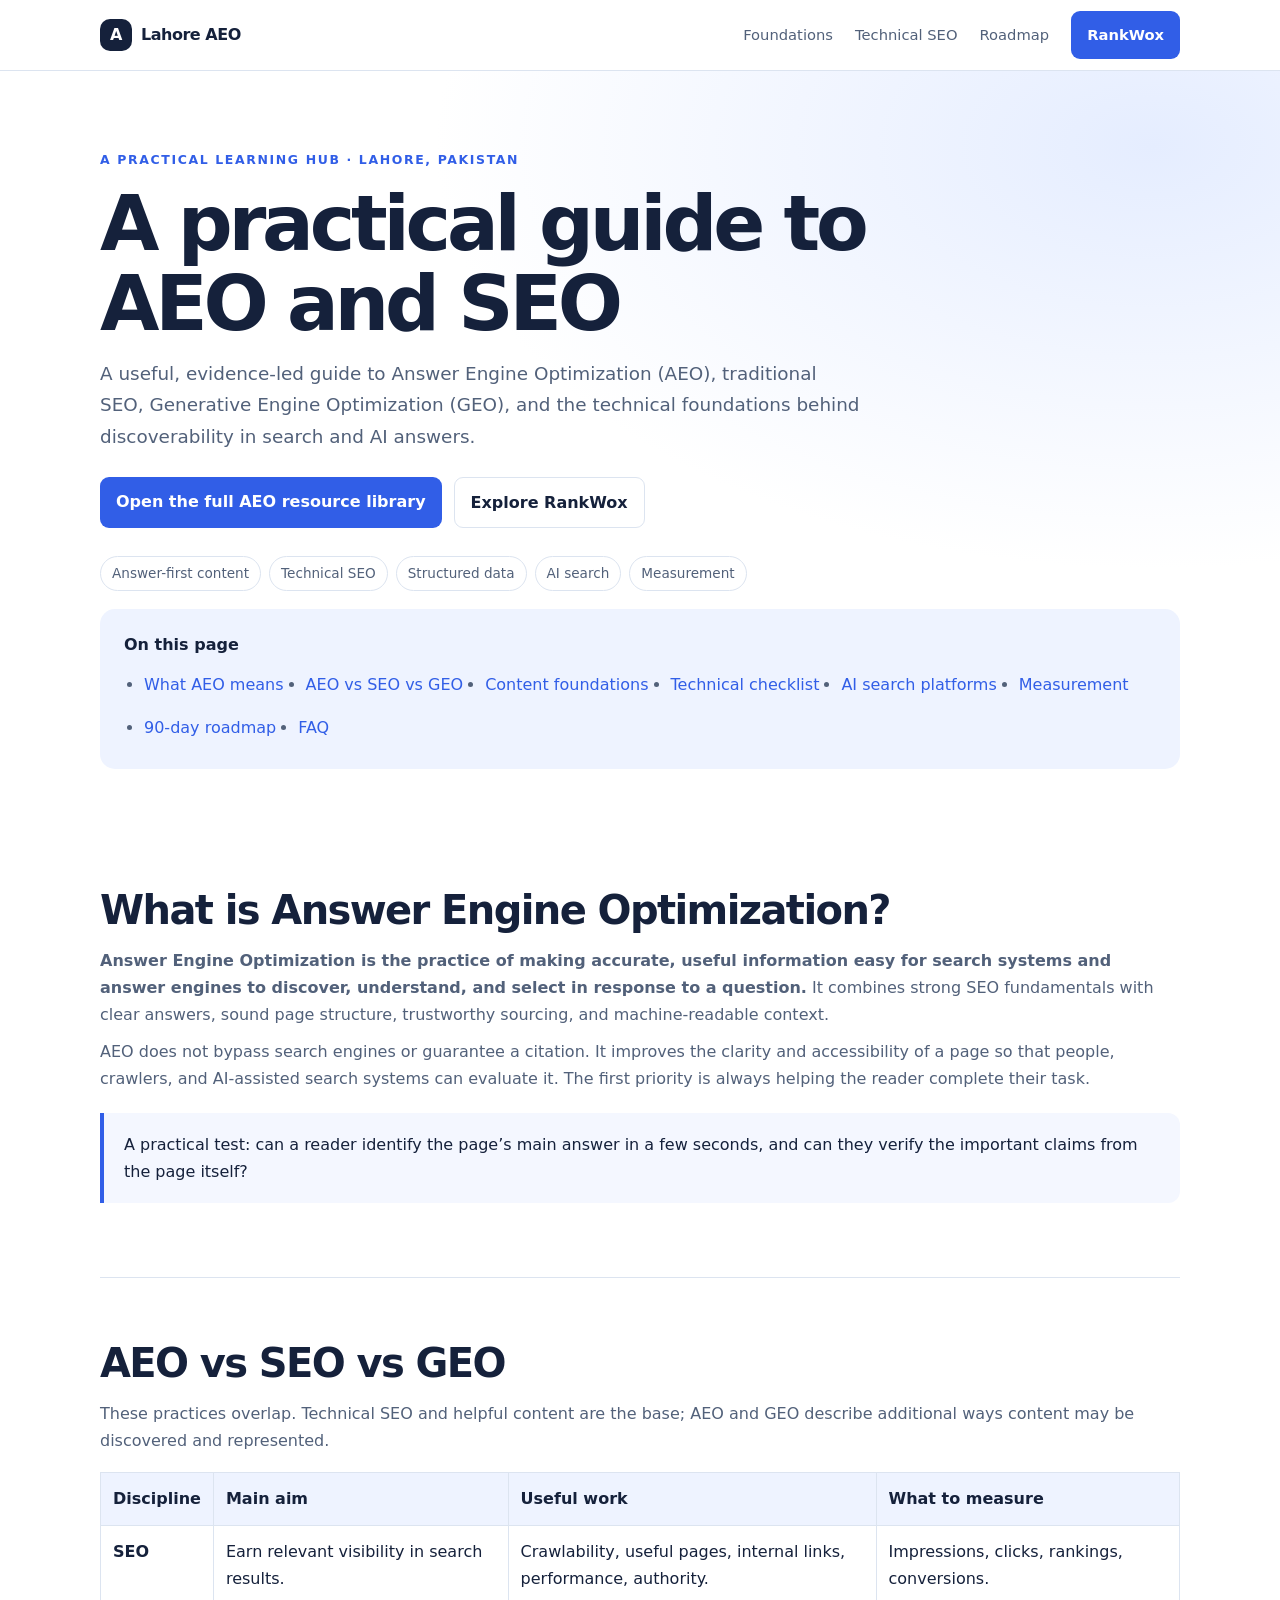
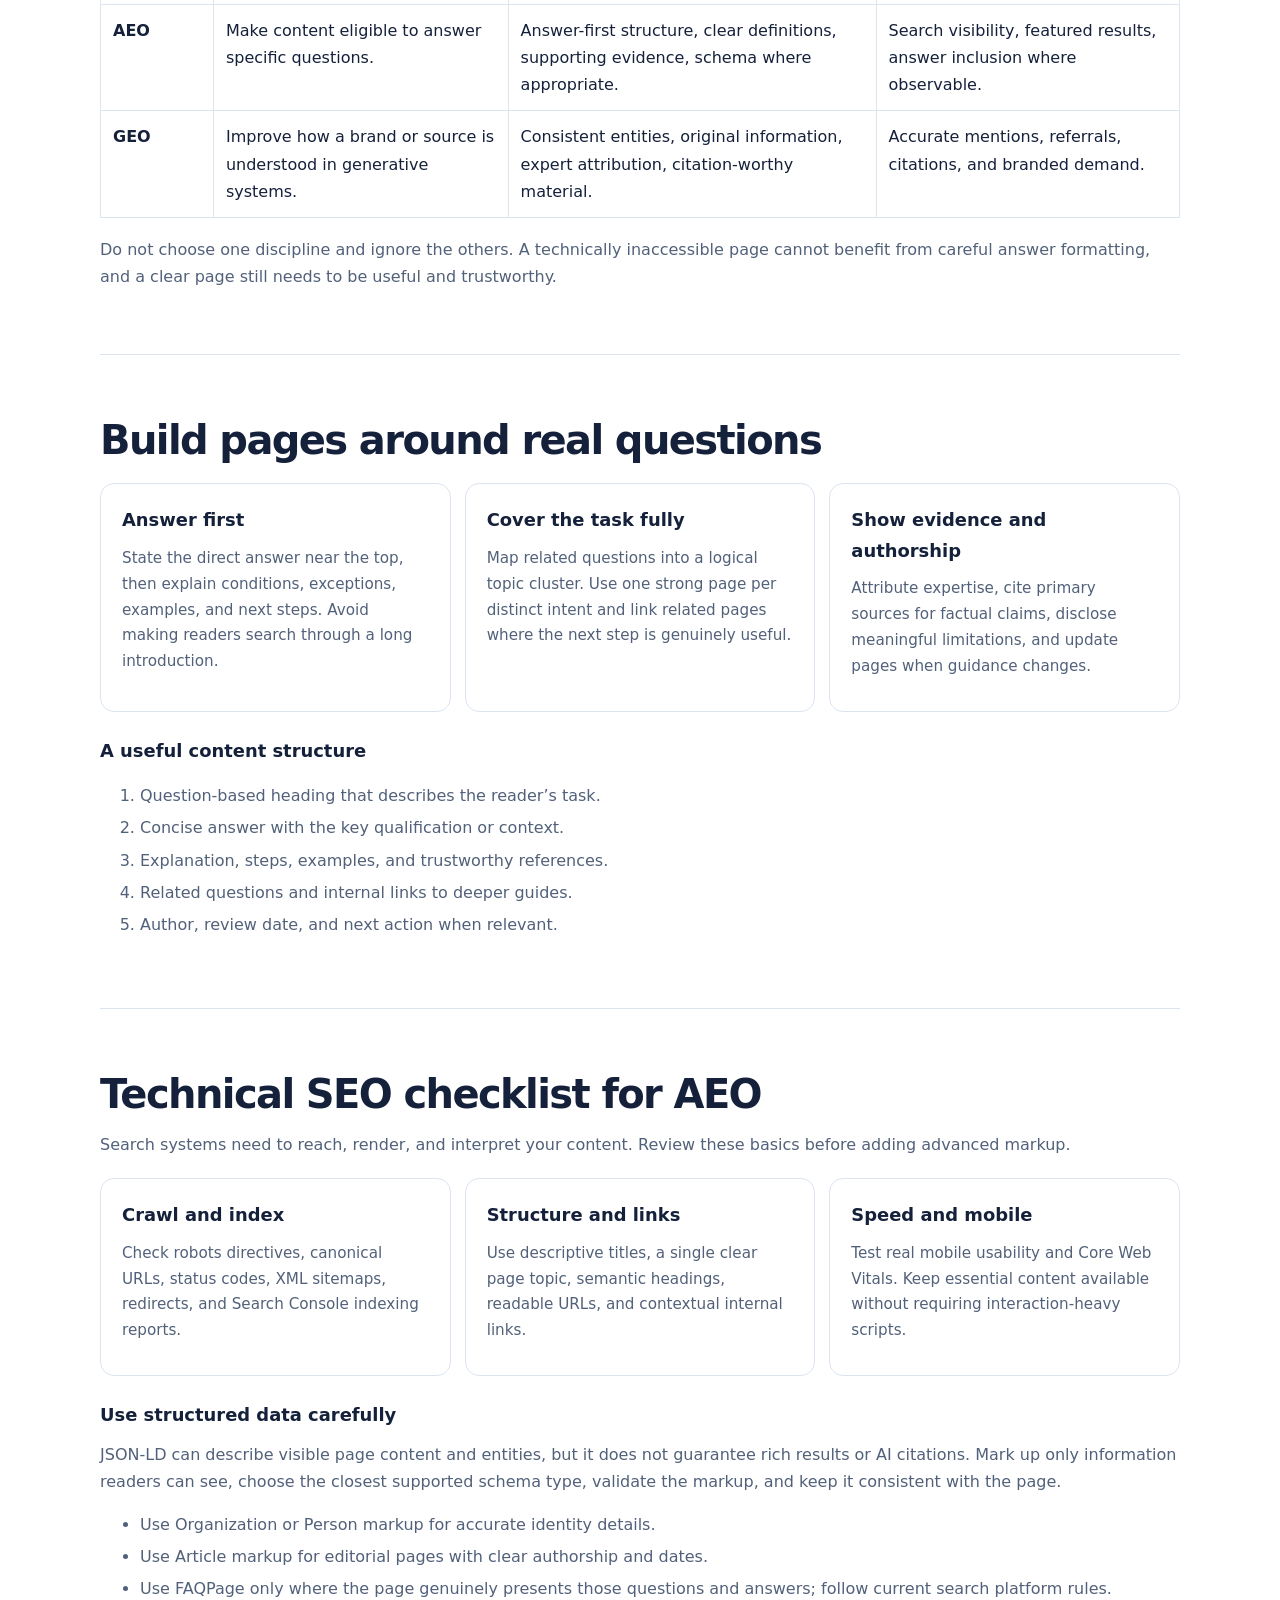
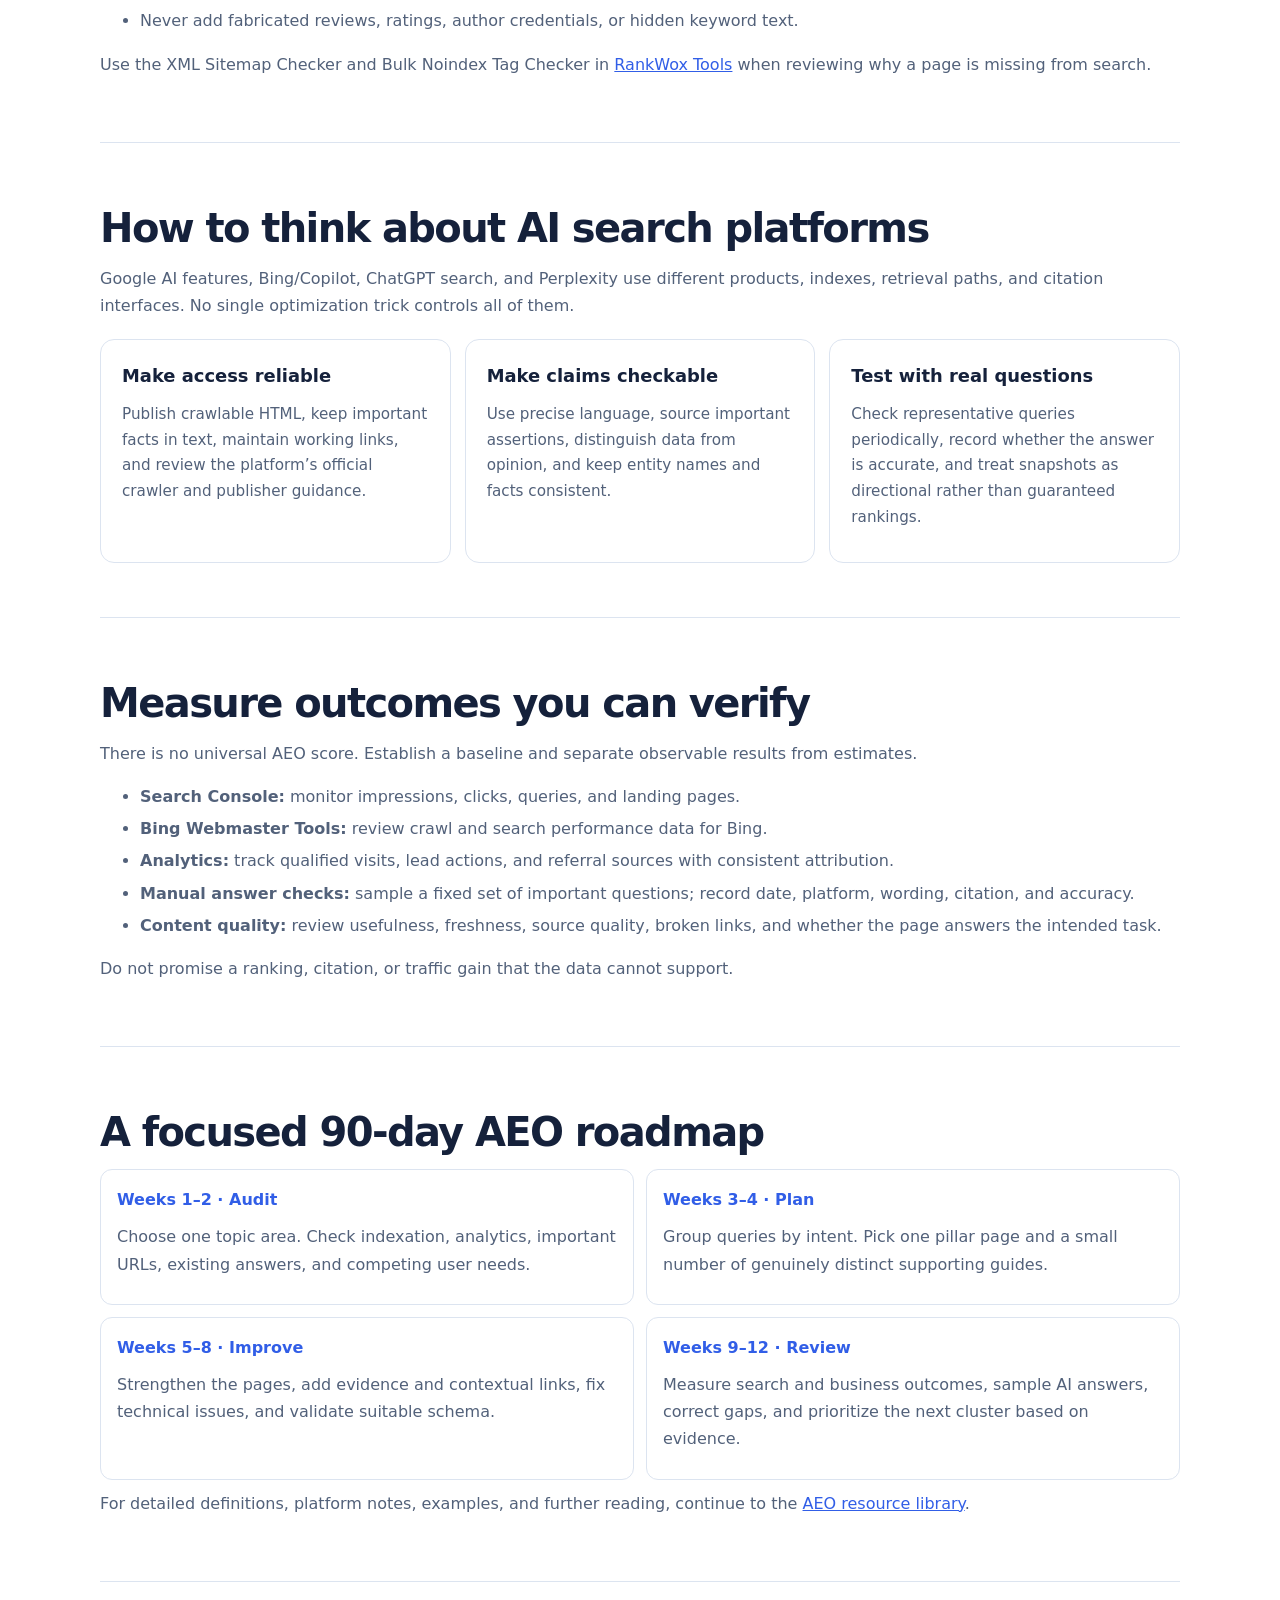
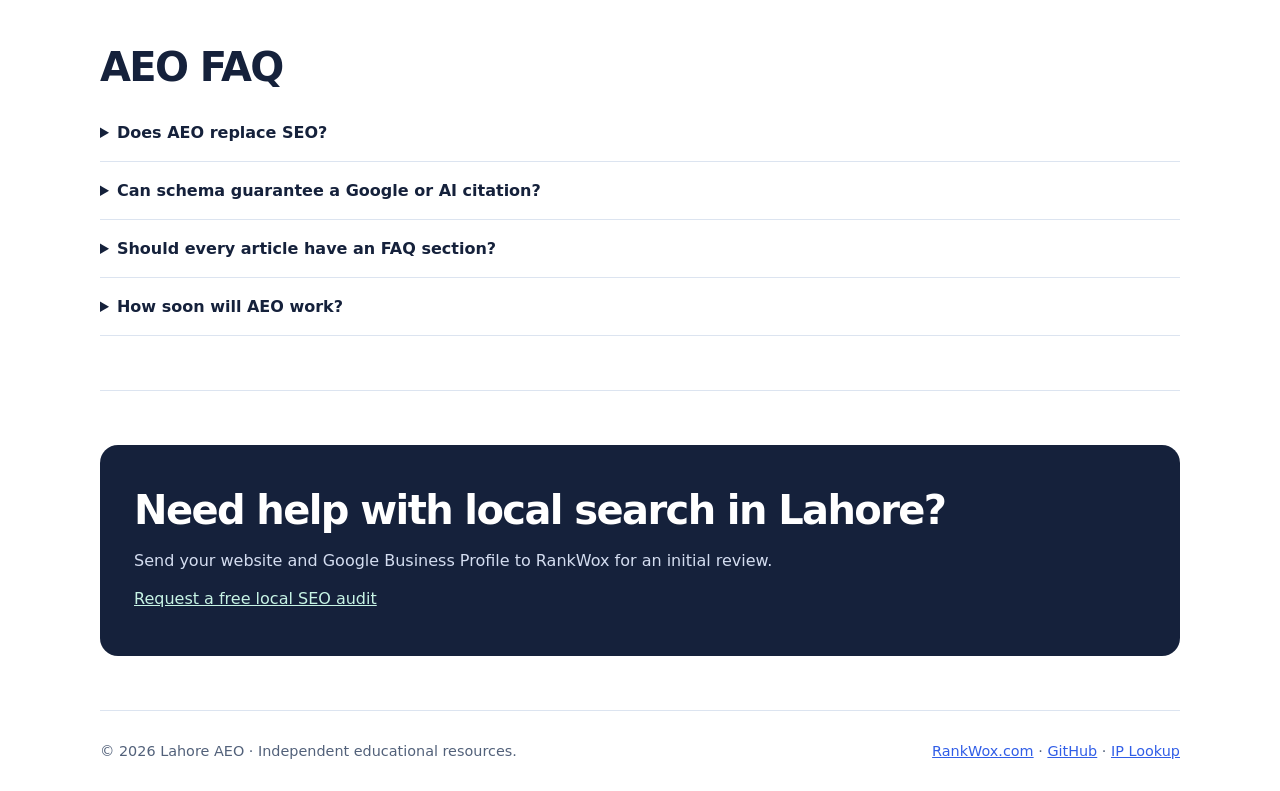
==== commit 82648fdf: "Add RankWox audit and footer links" ====
--- a/index.html
+++ b/index.html
@@ -13,16 +13,16 @@
 </head>
 <body>
 <header><nav class="wrap"><a class="brand" href="#top"><b>A</b>Lahore AEO</a><div class="navlinks"><a href="#foundations">Foundations</a><a href="#technical">Technical SEO</a><a href="#roadmap">Roadmap</a><a class="btn" href="https://rankwox.com/">RankWox</a></div></nav></header>
-<div id="top" class="hero"><div class="wrap"><div class="eyebrow">A practical learning hub · Lahore, Pakistan</div><h1>Be clear enough to become <span style="color:#315ee7">the answer.</span></h1><p class="lead">A useful, evidence-led guide to Answer Engine Optimization (AEO), traditional SEO, Generative Engine Optimization (GEO), and the technical foundations behind discoverability in search and AI answers.</p><div class="actions"><a class="btn" href="https://lahore-aeo.github.io/aeo-resources/">Open the full AEO resource library</a><a class="btn secondary" href="https://rankwox.com/">Explore RankWox</a></div><div class="chips"><span>Answer-first content</span><span>Technical SEO</span><span>Structured data</span><span>AI search</span><span>Measurement</span></div><div class="toc"><b>On this page</b><ul><li><a href="#definition">What AEO means</a></li><li><a href="#comparison">AEO vs SEO vs GEO</a></li><li><a href="#foundations">Content foundations</a></li><li><a href="#technical">Technical checklist</a></li><li><a href="#platforms">AI search platforms</a></li><li><a href="#measurement">Measurement</a></li><li><a href="#roadmap">90-day roadmap</a></li><li><a href="#faq">FAQ</a></li></ul></div></div></div>
+<div id="top" class="hero"><div class="wrap"><div class="eyebrow">A practical learning hub · Lahore, Pakistan</div><h1>A practical guide to AEO and SEO</h1><p class="lead">A useful, evidence-led guide to Answer Engine Optimization (AEO), traditional SEO, Generative Engine Optimization (GEO), and the technical foundations behind discoverability in search and AI answers.</p><div class="actions"><a class="btn" href="https://lahore-aeo.github.io/aeo-resources/">Open the full AEO resource library</a><a class="btn secondary" href="https://rankwox.com/">Explore RankWox</a></div><div class="chips"><span>Answer-first content</span><span>Technical SEO</span><span>Structured data</span><span>AI search</span><span>Measurement</span></div><div class="toc"><b>On this page</b><ul><li><a href="#definition">What AEO means</a></li><li><a href="#comparison">AEO vs SEO vs GEO</a></li><li><a href="#foundations">Content foundations</a></li><li><a href="#technical">Technical checklist</a></li><li><a href="#platforms">AI search platforms</a></li><li><a href="#measurement">Measurement</a></li><li><a href="#roadmap">90-day roadmap</a></li><li><a href="#faq">FAQ</a></li></ul></div></div></div>
 <main class="wrap">
-<section id="definition"><div class="kicker">01 · The basics</div><h2>What is Answer Engine Optimization?</h2><p><strong>Answer Engine Optimization is the practice of making accurate, useful information easy for search systems and answer engines to discover, understand, and select in response to a question.</strong> It combines strong SEO fundamentals with clear answers, sound page structure, trustworthy sourcing, and machine-readable context.</p><p>AEO does not bypass search engines or guarantee a citation. It improves the clarity and accessibility of a page so that people, crawlers, and AI-assisted search systems can evaluate it. The first priority is always helping the reader complete their task.</p><div class="callout">A practical test: can a reader identify the page’s main answer in a few seconds, and can they verify the important claims from the page itself?</div></section>
-<section id="comparison"><div class="kicker">02 · Related disciplines</div><h2>AEO vs SEO vs GEO</h2><p>These practices overlap. Technical SEO and helpful content are the base; AEO and GEO describe additional ways content may be discovered and represented.</p><div class="table-wrap"><table><thead><tr><th>Discipline</th><th>Main aim</th><th>Useful work</th><th>What to measure</th></tr></thead><tbody><tr><td><b>SEO</b></td><td>Earn relevant visibility in search results.</td><td>Crawlability, useful pages, internal links, performance, authority.</td><td>Impressions, clicks, rankings, conversions.</td></tr><tr><td><b>AEO</b></td><td>Make content eligible to answer specific questions.</td><td>Answer-first structure, clear definitions, supporting evidence, schema where appropriate.</td><td>Search visibility, featured results, answer inclusion where observable.</td></tr><tr><td><b>GEO</b></td><td>Improve how a brand or source is understood in generative systems.</td><td>Consistent entities, original information, expert attribution, citation-worthy material.</td><td>Accurate mentions, referrals, citations, and branded demand.</td></tr></tbody></table></div><p>Do not choose one discipline and ignore the others. A technically inaccessible page cannot benefit from careful answer formatting, and a clear page still needs to be useful and trustworthy.</p></section>
-<section id="foundations"><div class="kicker">03 · Content foundations</div><h2>Build pages around real questions</h2><div class="grid"><article class="card"><h3>Answer first</h3><p>State the direct answer near the top, then explain conditions, exceptions, examples, and next steps. Avoid making readers search through a long introduction.</p></article><article class="card"><h3>Cover the task fully</h3><p>Map related questions into a logical topic cluster. Use one strong page per distinct intent and link related pages where the next step is genuinely useful.</p></article><article class="card"><h3>Show evidence and authorship</h3><p>Attribute expertise, cite primary sources for factual claims, disclose meaningful limitations, and update pages when guidance changes.</p></article></div><h3 style="margin-top:24px">A useful content structure</h3><ol><li>Question-based heading that describes the reader’s task.</li><li>Concise answer with the key qualification or context.</li><li>Explanation, steps, examples, and trustworthy references.</li><li>Related questions and internal links to deeper guides.</li><li>Author, review date, and next action when relevant.</li></ol></section>
-<section id="technical"><div class="kicker">04 · Site foundations</div><h2>Technical SEO checklist for AEO</h2><p>Search systems need to reach, render, and interpret your content. Review these basics before adding advanced markup.</p><div class="grid"><article class="card"><h3>Crawl and index</h3><p>Check robots directives, canonical URLs, status codes, XML sitemaps, redirects, and Search Console indexing reports.</p></article><article class="card"><h3>Structure and links</h3><p>Use descriptive titles, a single clear page topic, semantic headings, readable URLs, and contextual internal links.</p></article><article class="card"><h3>Speed and mobile</h3><p>Test real mobile usability and Core Web Vitals. Keep essential content available without requiring interaction-heavy scripts.</p></article></div><h3 style="margin-top:24px">Use structured data carefully</h3><p>JSON-LD can describe visible page content and entities, but it does not guarantee rich results or AI citations. Mark up only information readers can see, choose the closest supported schema type, validate the markup, and keep it consistent with the page.</p><ul><li>Use Organization or Person markup for accurate identity details.</li><li>Use Article markup for editorial pages with clear authorship and dates.</li><li>Use FAQPage only where the page genuinely presents those questions and answers; follow current search platform rules.</li><li>Never add fabricated reviews, ratings, author credentials, or hidden keyword text.</li></ul></section>
-<section id="platforms"><div class="kicker">05 · Search surfaces</div><h2>How to think about AI search platforms</h2><p>Google AI features, Bing/Copilot, ChatGPT search, and Perplexity use different products, indexes, retrieval paths, and citation interfaces. No single optimization trick controls all of them.</p><div class="grid"><article class="card"><h3>Make access reliable</h3><p>Publish crawlable HTML, keep important facts in text, maintain working links, and review the platform’s official crawler and publisher guidance.</p></article><article class="card"><h3>Make claims checkable</h3><p>Use precise language, source important assertions, distinguish data from opinion, and keep entity names and facts consistent.</p></article><article class="card"><h3>Test with real questions</h3><p>Check representative queries periodically, record whether the answer is accurate, and treat snapshots as directional rather than guaranteed rankings.</p></article></div></section>
-<section id="measurement"><div class="kicker">06 · Measurement</div><h2>Measure outcomes you can verify</h2><p>There is no universal AEO score. Establish a baseline and separate observable results from estimates.</p><ul><li><b>Search Console:</b> monitor impressions, clicks, queries, and landing pages.</li><li><b>Bing Webmaster Tools:</b> review crawl and search performance data for Bing.</li><li><b>Analytics:</b> track qualified visits, lead actions, and referral sources with consistent attribution.</li><li><b>Manual answer checks:</b> sample a fixed set of important questions; record date, platform, wording, citation, and accuracy.</li><li><b>Content quality:</b> review usefulness, freshness, source quality, broken links, and whether the page answers the intended task.</li></ul><p>Do not promise a ranking, citation, or traffic gain that the data cannot support.</p></section>
-<section id="roadmap"><div class="kicker">07 · Implementation</div><h2>A focused 90-day AEO roadmap</h2><div class="steps"><div class="step"><b>Weeks 1–2 · Audit</b><p>Choose one topic area. Check indexation, analytics, important URLs, existing answers, and competing user needs.</p></div><div class="step"><b>Weeks 3–4 · Plan</b><p>Group queries by intent. Pick one pillar page and a small number of genuinely distinct supporting guides.</p></div><div class="step"><b>Weeks 5–8 · Improve</b><p>Strengthen the pages, add evidence and contextual links, fix technical issues, and validate suitable schema.</p></div><div class="step"><b>Weeks 9–12 · Review</b><p>Measure search and business outcomes, sample AI answers, correct gaps, and prioritize the next cluster based on evidence.</p></div></div><p>For detailed definitions, platform notes, examples, and further reading, continue to the <a href="https://lahore-aeo.github.io/aeo-resources/">AEO resource library</a>.</p></section>
-<section id="faq"><div class="kicker">08 · Common questions</div><h2>AEO FAQ</h2><details><summary>Does AEO replace SEO?</summary><p>No. AEO builds on crawlability, useful content, sound site structure, and other SEO foundations.</p></details><details><summary>Can schema guarantee a Google or AI citation?</summary><p>No. Structured data can clarify supported information, but search platforms decide what to show and may change their systems.</p></details><details><summary>Should every article have an FAQ section?</summary><p>No. Add questions only when they help readers and reflect real query needs. Avoid repetitive FAQ blocks added solely to target keywords.</p></details><details><summary>How soon will AEO work?</summary><p>There is no fixed timeline or guaranteed result. Indexing, competition, site quality, and platform behavior all affect outcomes. Track changes over time.</p></details></section>
-<section><div class="final"><div class="kicker">Keep learning</div><h2>Build a stronger search foundation, one useful page at a time.</h2><p>Use the free resource library for deeper AEO and GEO topics, and visit RankWox for broader SEO resources.</p><p><a href="https://lahore-aeo.github.io/aeo-resources/">AEO resource library</a> &nbsp;·&nbsp; <a href="https://rankwox.com/">RankWox.com</a> &nbsp;·&nbsp; <a href="https://aeo.rankwox.com/">RankWox AEO</a></p></div></section>
-</main><footer><div class="wrap foot"><span>© 2026 Lahore AEO · Independent educational resources.</span><span><a href="https://rankwox.com/">RankWox.com</a> · <a href="https://github.com/lahore-aeo">GitHub</a></span></div></footer>
+<section id="definition"><h2>What is Answer Engine Optimization?</h2><p><strong>Answer Engine Optimization is the practice of making accurate, useful information easy for search systems and answer engines to discover, understand, and select in response to a question.</strong> It combines strong SEO fundamentals with clear answers, sound page structure, trustworthy sourcing, and machine-readable context.</p><p>AEO does not bypass search engines or guarantee a citation. It improves the clarity and accessibility of a page so that people, crawlers, and AI-assisted search systems can evaluate it. The first priority is always helping the reader complete their task.</p><div class="callout">A practical test: can a reader identify the page’s main answer in a few seconds, and can they verify the important claims from the page itself?</div></section>
+<section id="comparison"><h2>AEO vs SEO vs GEO</h2><p>These practices overlap. Technical SEO and helpful content are the base; AEO and GEO describe additional ways content may be discovered and represented.</p><div class="table-wrap"><table><thead><tr><th>Discipline</th><th>Main aim</th><th>Useful work</th><th>What to measure</th></tr></thead><tbody><tr><td><b>SEO</b></td><td>Earn relevant visibility in search results.</td><td>Crawlability, useful pages, internal links, performance, authority.</td><td>Impressions, clicks, rankings, conversions.</td></tr><tr><td><b>AEO</b></td><td>Make content eligible to answer specific questions.</td><td>Answer-first structure, clear definitions, supporting evidence, schema where appropriate.</td><td>Search visibility, featured results, answer inclusion where observable.</td></tr><tr><td><b>GEO</b></td><td>Improve how a brand or source is understood in generative systems.</td><td>Consistent entities, original information, expert attribution, citation-worthy material.</td><td>Accurate mentions, referrals, citations, and branded demand.</td></tr></tbody></table></div><p>Do not choose one discipline and ignore the others. A technically inaccessible page cannot benefit from careful answer formatting, and a clear page still needs to be useful and trustworthy.</p></section>
+<section id="foundations"><h2>Build pages around real questions</h2><div class="grid"><article class="card"><h3>Answer first</h3><p>State the direct answer near the top, then explain conditions, exceptions, examples, and next steps. Avoid making readers search through a long introduction.</p></article><article class="card"><h3>Cover the task fully</h3><p>Map related questions into a logical topic cluster. Use one strong page per distinct intent and link related pages where the next step is genuinely useful.</p></article><article class="card"><h3>Show evidence and authorship</h3><p>Attribute expertise, cite primary sources for factual claims, disclose meaningful limitations, and update pages when guidance changes.</p></article></div><h3 style="margin-top:24px">A useful content structure</h3><ol><li>Question-based heading that describes the reader’s task.</li><li>Concise answer with the key qualification or context.</li><li>Explanation, steps, examples, and trustworthy references.</li><li>Related questions and internal links to deeper guides.</li><li>Author, review date, and next action when relevant.</li></ol></section>
+<section id="technical"><h2>Technical SEO checklist for AEO</h2><p>Search systems need to reach, render, and interpret your content. Review these basics before adding advanced markup.</p><div class="grid"><article class="card"><h3>Crawl and index</h3><p>Check robots directives, canonical URLs, status codes, XML sitemaps, redirects, and Search Console indexing reports.</p></article><article class="card"><h3>Structure and links</h3><p>Use descriptive titles, a single clear page topic, semantic headings, readable URLs, and contextual internal links.</p></article><article class="card"><h3>Speed and mobile</h3><p>Test real mobile usability and Core Web Vitals. Keep essential content available without requiring interaction-heavy scripts.</p></article></div><h3 style="margin-top:24px">Use structured data carefully</h3><p>JSON-LD can describe visible page content and entities, but it does not guarantee rich results or AI citations. Mark up only information readers can see, choose the closest supported schema type, validate the markup, and keep it consistent with the page.</p><ul><li>Use Organization or Person markup for accurate identity details.</li><li>Use Article markup for editorial pages with clear authorship and dates.</li><li>Use FAQPage only where the page genuinely presents those questions and answers; follow current search platform rules.</li><li>Never add fabricated reviews, ratings, author credentials, or hidden keyword text.</li></ul><p>Use the XML Sitemap Checker and Bulk Noindex Tag Checker in <a href="https://tools.rankwox.com/">RankWox Tools</a> when reviewing why a page is missing from search.</p></section>
+<section id="platforms"><h2>How to think about AI search platforms</h2><p>Google AI features, Bing/Copilot, ChatGPT search, and Perplexity use different products, indexes, retrieval paths, and citation interfaces. No single optimization trick controls all of them.</p><div class="grid"><article class="card"><h3>Make access reliable</h3><p>Publish crawlable HTML, keep important facts in text, maintain working links, and review the platform’s official crawler and publisher guidance.</p></article><article class="card"><h3>Make claims checkable</h3><p>Use precise language, source important assertions, distinguish data from opinion, and keep entity names and facts consistent.</p></article><article class="card"><h3>Test with real questions</h3><p>Check representative queries periodically, record whether the answer is accurate, and treat snapshots as directional rather than guaranteed rankings.</p></article></div></section>
+<section id="measurement"><h2>Measure outcomes you can verify</h2><p>There is no universal AEO score. Establish a baseline and separate observable results from estimates.</p><ul><li><b>Search Console:</b> monitor impressions, clicks, queries, and landing pages.</li><li><b>Bing Webmaster Tools:</b> review crawl and search performance data for Bing.</li><li><b>Analytics:</b> track qualified visits, lead actions, and referral sources with consistent attribution.</li><li><b>Manual answer checks:</b> sample a fixed set of important questions; record date, platform, wording, citation, and accuracy.</li><li><b>Content quality:</b> review usefulness, freshness, source quality, broken links, and whether the page answers the intended task.</li></ul><p>Do not promise a ranking, citation, or traffic gain that the data cannot support.</p></section>
+<section id="roadmap"><h2>A focused 90-day AEO roadmap</h2><div class="steps"><div class="step"><b>Weeks 1–2 · Audit</b><p>Choose one topic area. Check indexation, analytics, important URLs, existing answers, and competing user needs.</p></div><div class="step"><b>Weeks 3–4 · Plan</b><p>Group queries by intent. Pick one pillar page and a small number of genuinely distinct supporting guides.</p></div><div class="step"><b>Weeks 5–8 · Improve</b><p>Strengthen the pages, add evidence and contextual links, fix technical issues, and validate suitable schema.</p></div><div class="step"><b>Weeks 9–12 · Review</b><p>Measure search and business outcomes, sample AI answers, correct gaps, and prioritize the next cluster based on evidence.</p></div></div><p>For detailed definitions, platform notes, examples, and further reading, continue to the <a href="https://lahore-aeo.github.io/aeo-resources/">AEO resource library</a>.</p></section>
+<section id="faq"><h2>AEO FAQ</h2><details><summary>Does AEO replace SEO?</summary><p>No. AEO builds on crawlability, useful content, sound site structure, and other SEO foundations.</p></details><details><summary>Can schema guarantee a Google or AI citation?</summary><p>No. Structured data can clarify supported information, but search platforms decide what to show and may change their systems.</p></details><details><summary>Should every article have an FAQ section?</summary><p>No. Add questions only when they help readers and reflect real query needs. Avoid repetitive FAQ blocks added solely to target keywords.</p></details><details><summary>How soon will AEO work?</summary><p>There is no fixed timeline or guaranteed result. Indexing, competition, site quality, and platform behavior all affect outcomes. Track changes over time.</p></details></section>
+<section><div class="final"><h2>Need help with local search in Lahore?</h2><p>Send your website and Google Business Profile to RankWox for an initial review.</p><p><a href="https://rankwox.com/free-audit/?utm_source=lahore-aeo&amp;utm_medium=referral&amp;utm_campaign=local_seo_audit&amp;utm_content=home">Request a free local SEO audit</a></p></div></section>
+</main><footer><div class="wrap foot"><span>© 2026 Lahore AEO · Independent educational resources.</span><span><a href="https://rankwox.com/">RankWox.com</a> · <a href="https://github.com/lahore-aeo">GitHub</a> · <a href="https://ip.rankwox.com/">IP Lookup</a></span></div></footer>
 </body></html>
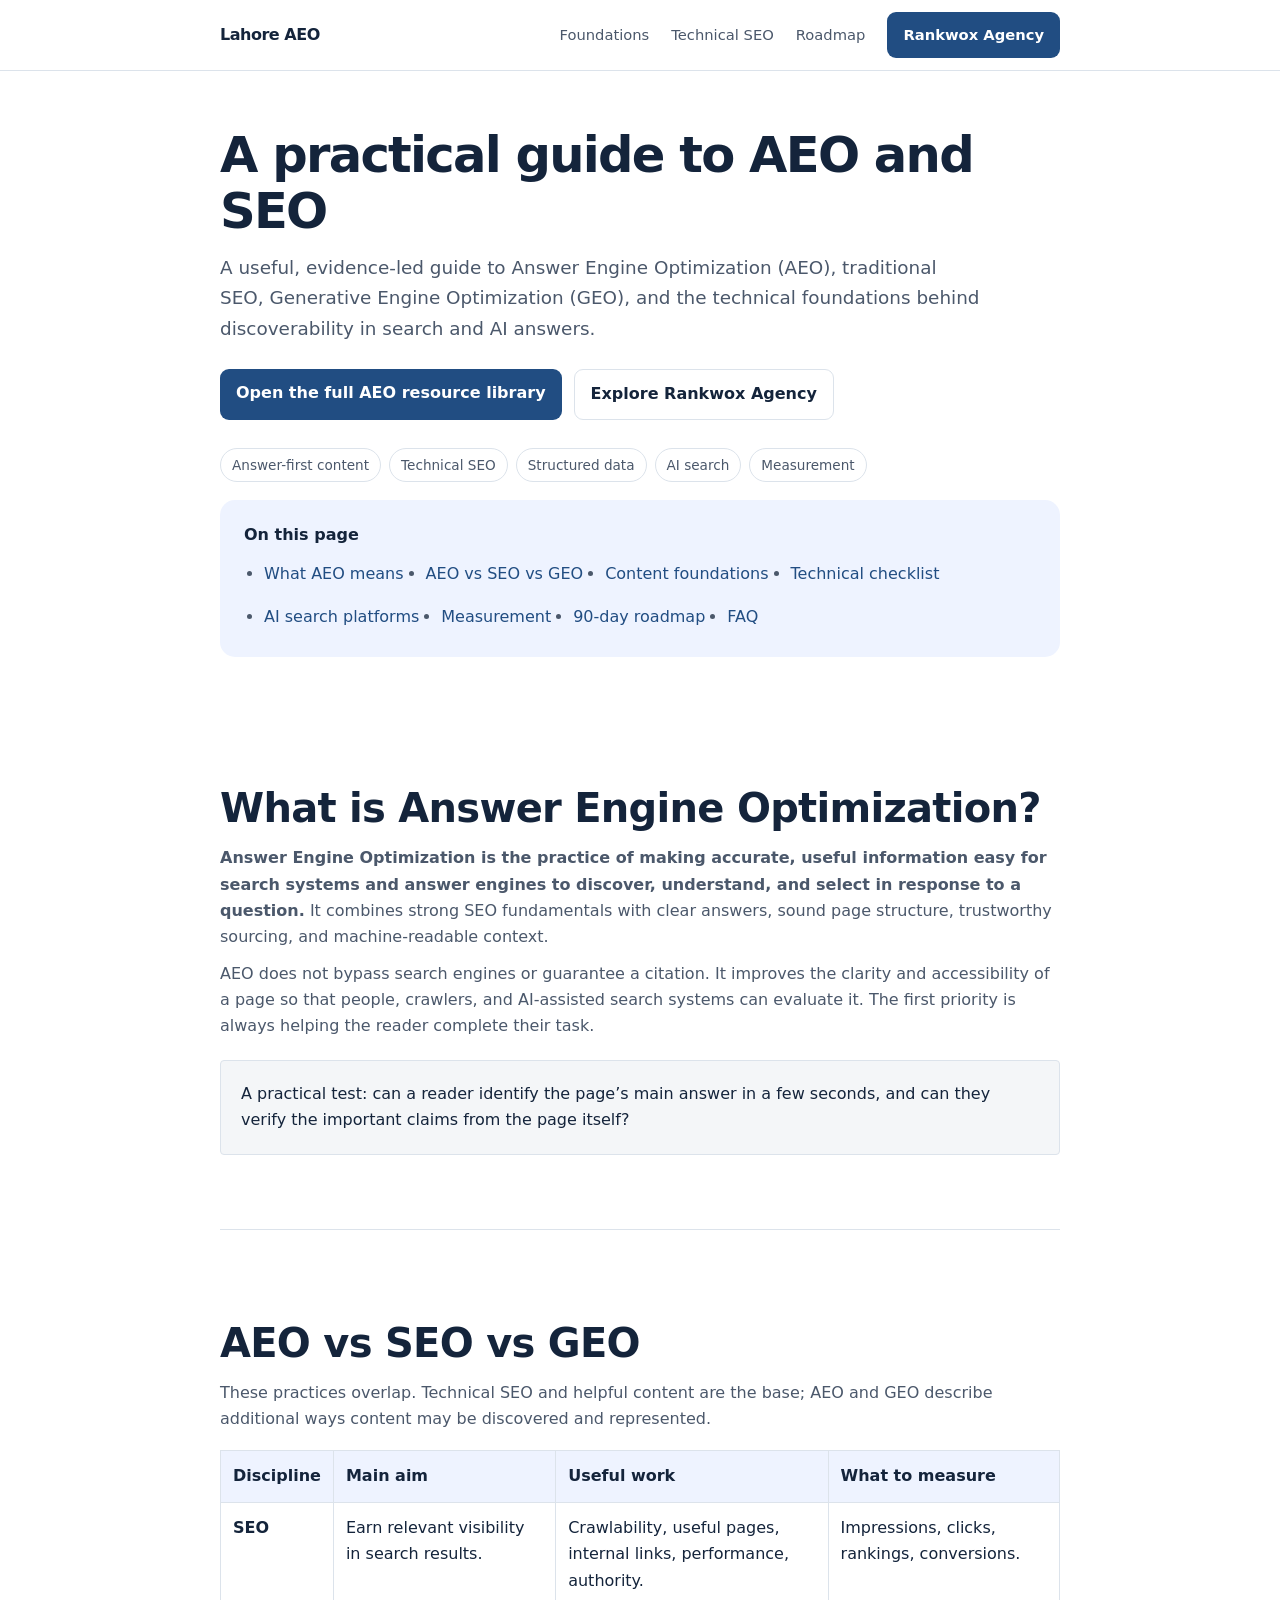
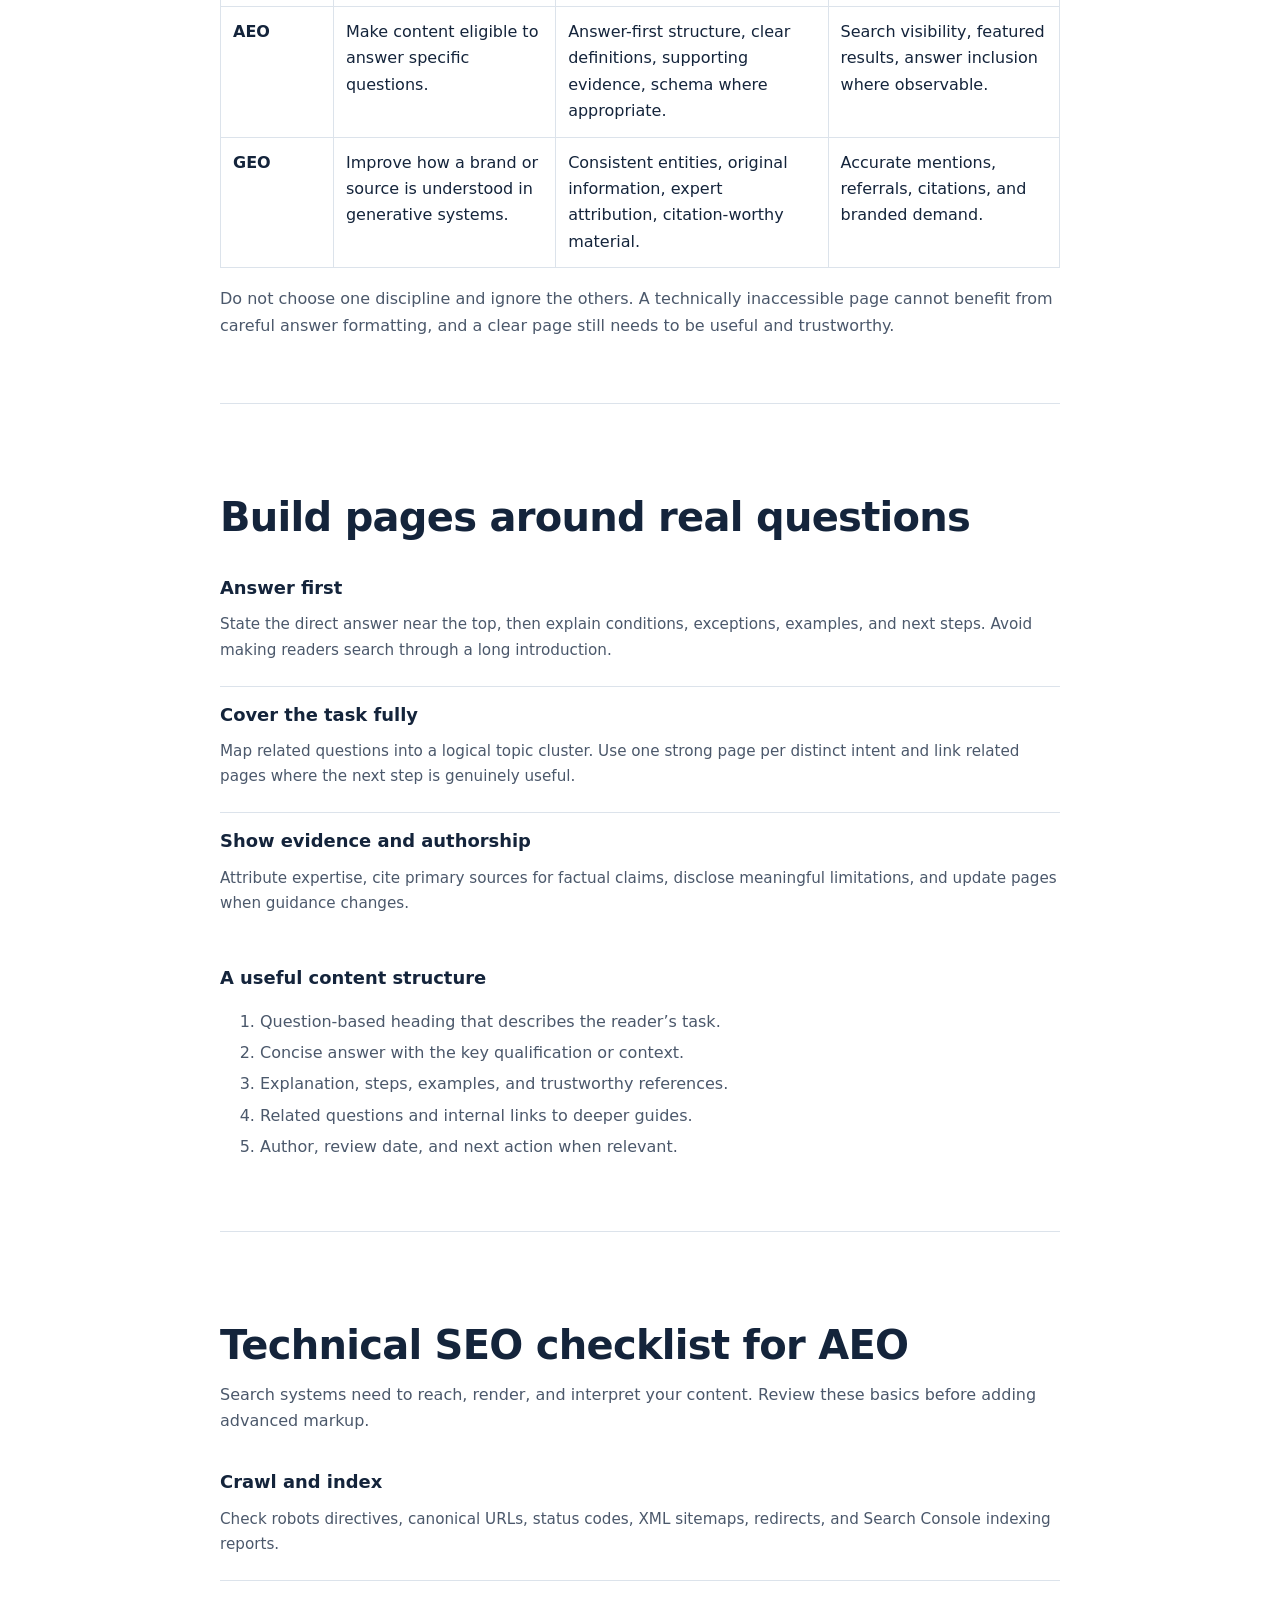
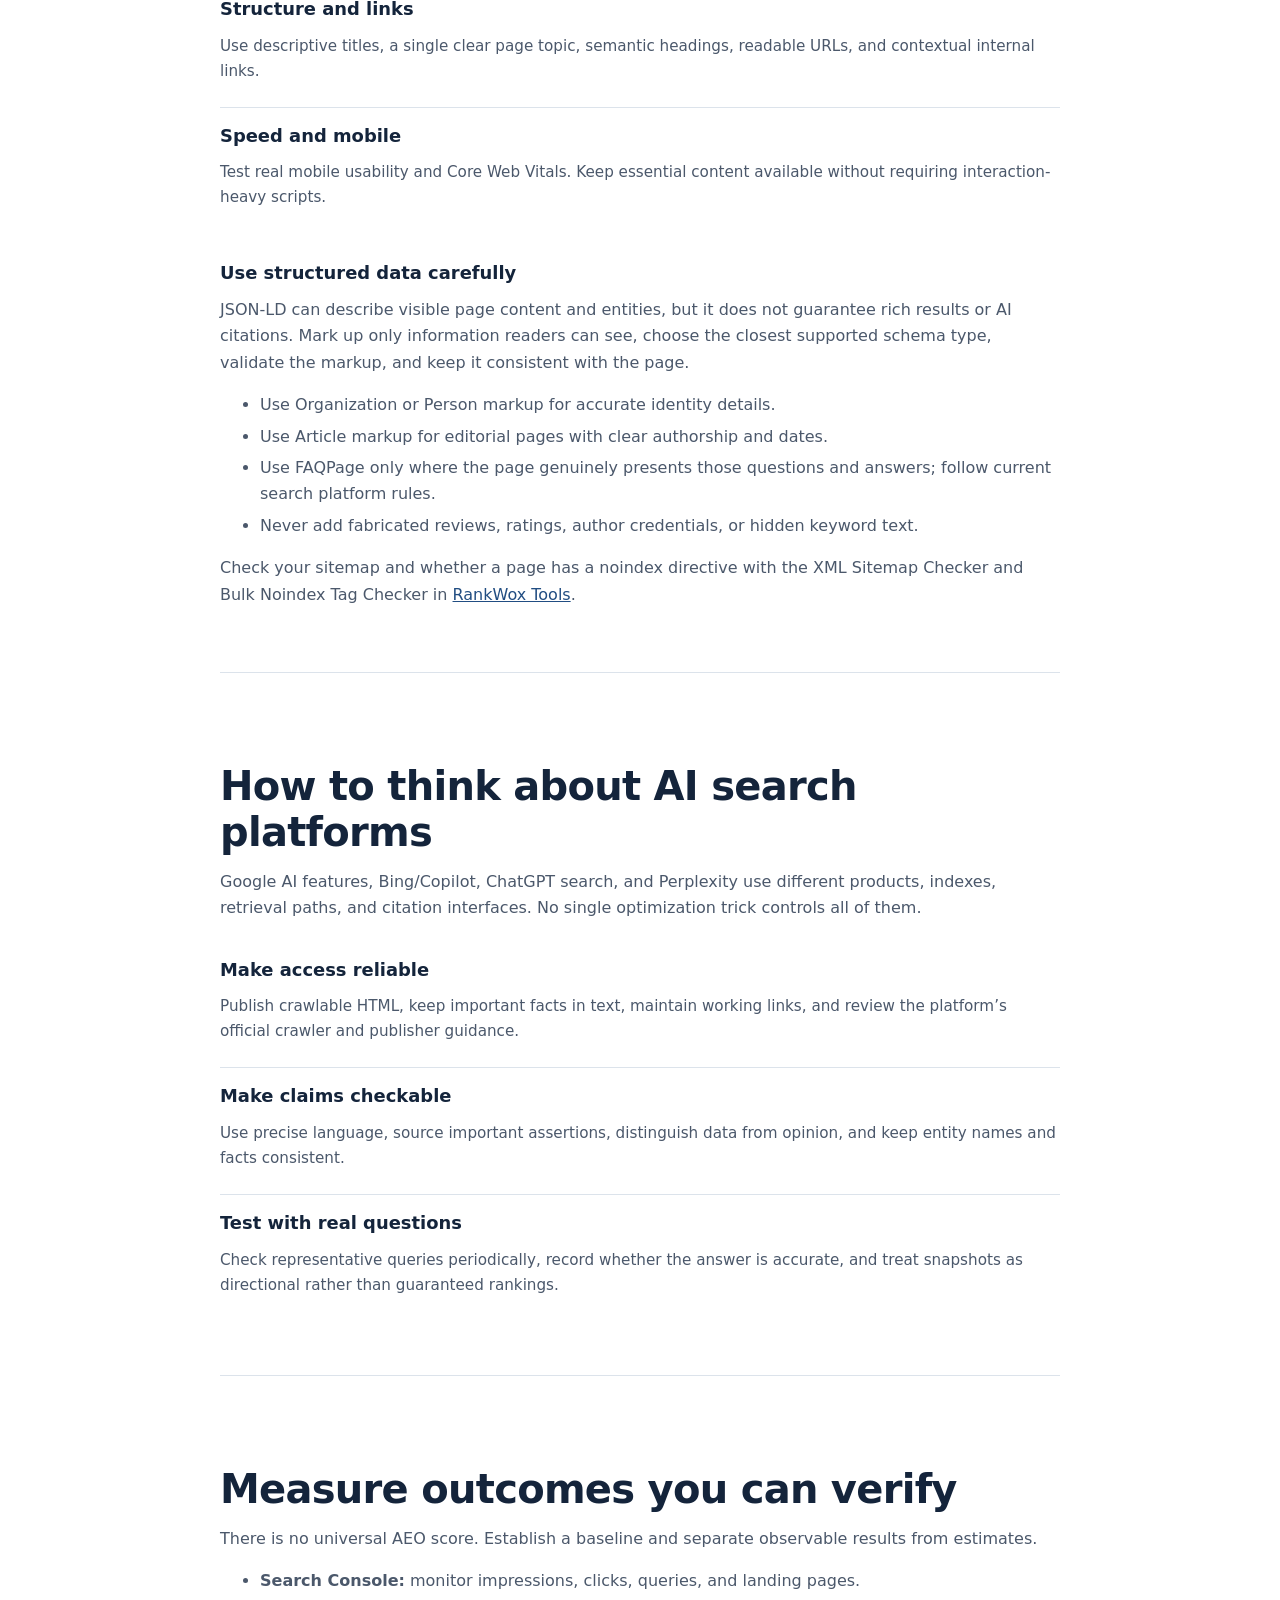
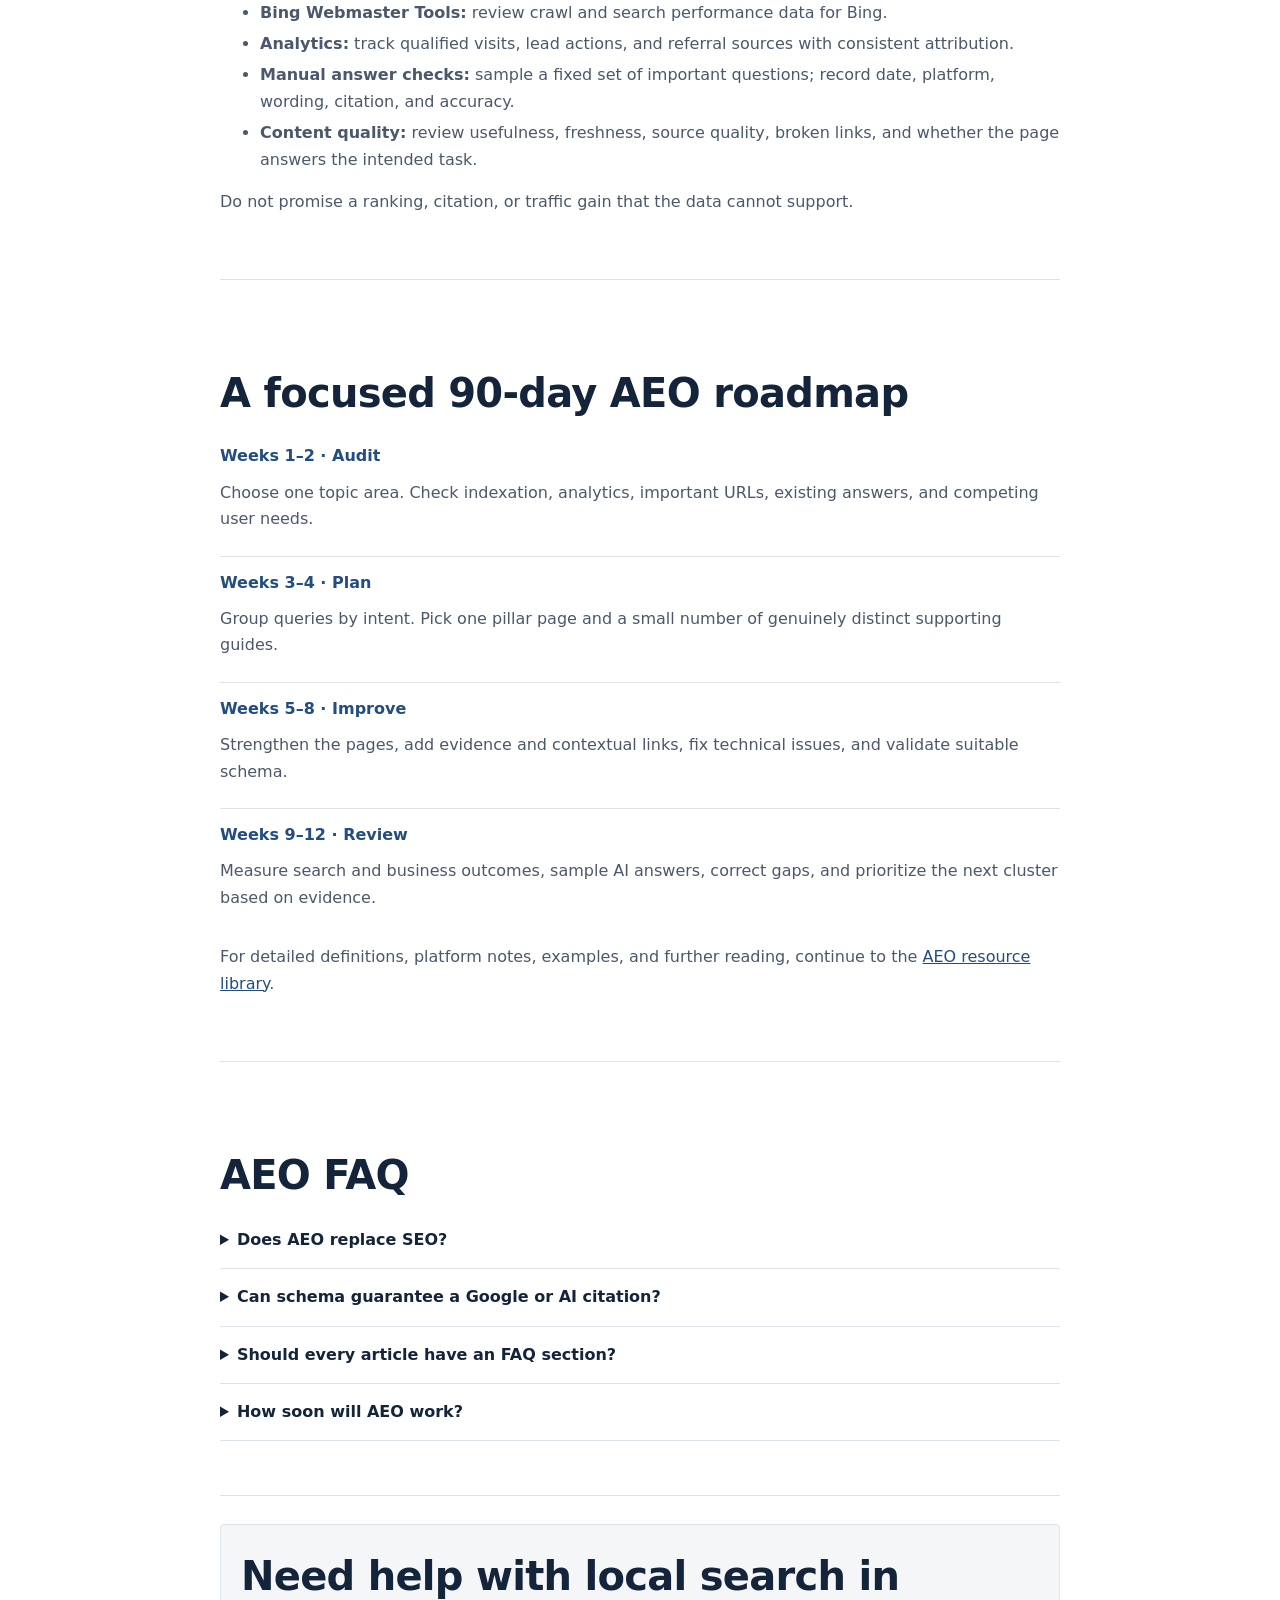
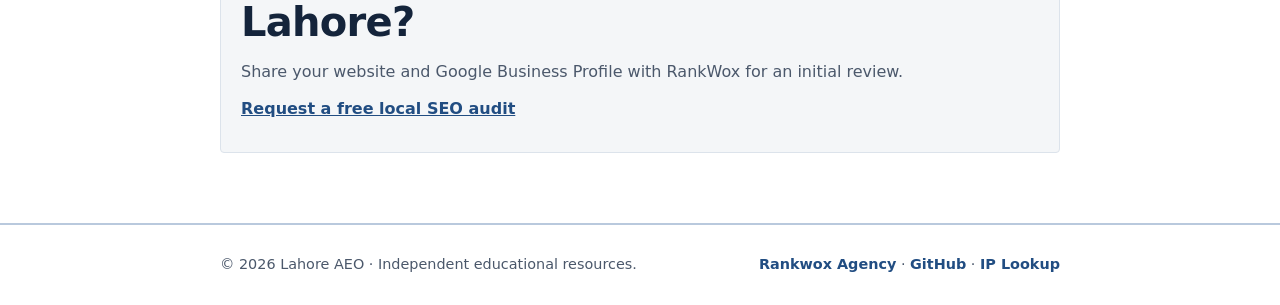
==== commit e66acb38: "Update Lahore AEO layout and Rankwox Agency footer" ====
--- a/index.html
+++ b/index.html
@@ -9,20 +9,52 @@
 <script type="application/ld+json">{"@context":"https://schema.org","@type":"WebSite","name":"Lahore AEO","url":"https://lahore-aeo.github.io/","inLanguage":"en","publisher":{"@type":"Organization","name":"Lahore AEO","url":"https://lahore-aeo.github.io/"}}</script>
 <style>
 :root{--ink:#15213b;--muted:#52617a;--blue:#315ee7;--pale:#eef3ff;--mint:#c7f4e5;--line:#dce4f0;--paper:#fff;--max:1080px}*{box-sizing:border-box}html{scroll-behavior:smooth;scroll-padding-top:90px}body{margin:0;color:var(--ink);background:var(--paper);font:16px/1.7 system-ui,-apple-system,"Segoe UI",sans-serif}a{color:var(--blue)}.wrap{width:min(var(--max),calc(100% - 40px));margin:auto}header{position:sticky;top:0;z-index:10;background:rgba(255,255,255,.94);backdrop-filter:blur(12px);border-bottom:1px solid var(--line)}nav{height:70px;display:flex;align-items:center;justify-content:space-between;gap:20px}.brand{text-decoration:none;color:var(--ink);font-weight:800;letter-spacing:-.03em}.brand b{display:inline-grid;place-items:center;width:32px;height:32px;margin-right:9px;border-radius:10px;background:var(--ink);color:#fff}.navlinks{display:flex;gap:22px;align-items:center}.navlinks a{text-decoration:none;color:var(--muted);font-size:.92rem}.navlinks a:hover{color:var(--blue)}.btn{display:inline-block;padding:11px 16px;background:var(--blue);border-radius:9px;color:#fff!important;text-decoration:none!important;font-weight:700}.hero{padding:78px 0 56px;background:radial-gradient(ellipse at 90% 10%,#e5edff 0,transparent 44%),#fff}.eyebrow{color:var(--blue);text-transform:uppercase;letter-spacing:.13em;font-weight:800;font-size:.78rem}h1{max-width:850px;margin:14px 0;font-size:clamp(2.5rem,6vw,4.8rem);line-height:1.04;letter-spacing:-.055em}.lead{max-width:760px;color:var(--muted);font-size:1.15rem}.actions{display:flex;gap:12px;flex-wrap:wrap;margin:25px 0}.actions .secondary{background:#fff;color:var(--ink)!important;border:1px solid var(--line)}.chips{display:flex;gap:8px;flex-wrap:wrap;margin-top:28px}.chips span{border:1px solid var(--line);border-radius:99px;padding:5px 11px;color:var(--muted);font-size:.85rem}.toc{margin:18px 0 0;padding:22px 24px;background:var(--pale);border-radius:15px}.toc b{display:block;margin-bottom:8px}.toc ul{display:flex;flex-wrap:wrap;gap:6px 22px;padding-left:20px;margin:0}.toc a{text-decoration:none}.toc a:hover{text-decoration:underline}main section{padding:54px 0;border-bottom:1px solid var(--line)}h2{font-size:clamp(1.75rem,3.5vw,2.5rem);line-height:1.15;letter-spacing:-.04em;margin:8px 0 14px}h3{font-size:1.12rem;margin:0 0 7px}p{margin:10px 0;color:var(--muted)}.kicker{color:var(--blue);font-size:.76rem;letter-spacing:.12em;text-transform:uppercase;font-weight:800}.grid{display:grid;grid-template-columns:repeat(3,1fr);gap:14px;margin-top:20px}.card{padding:21px;border:1px solid var(--line);border-radius:14px;background:#fff}.card p{font-size:.95rem}.callout{padding:18px 20px;border-left:4px solid var(--blue);background:#f4f7ff;border-radius:0 12px 12px 0;margin:20px 0}.table-wrap{overflow-x:auto;margin:18px 0}table{border-collapse:collapse;width:100%;min-width:620px}th,td{text-align:left;padding:12px;border:1px solid var(--line);vertical-align:top}th{background:var(--pale)}li{margin:5px 0;color:var(--muted)}.steps{counter-reset:step;display:grid;grid-template-columns:repeat(2,1fr);gap:12px}.step{padding:16px;border:1px solid var(--line);border-radius:12px}.step b{color:var(--blue)}details{padding:15px 0;border-bottom:1px solid var(--line)}summary{cursor:pointer;font-weight:700}details p{margin-bottom:0}.final{padding:34px;background:var(--ink);color:#fff;border-radius:18px}.final p{color:#d4ddf0}.final a{color:var(--mint)}footer{padding:28px 0;color:var(--muted);font-size:.9rem}.foot{display:flex;justify-content:space-between;flex-wrap:wrap;gap:12px}@media(max-width:760px){.navlinks{gap:12px}.navlinks a:not(.btn){display:none}.hero{padding:56px 0 38px}.grid{grid-template-columns:1fr}.steps{grid-template-columns:1fr}.toc ul{display:block}.wrap{width:min(var(--max),calc(100% - 28px))}}@media(prefers-reduced-motion:reduce){html{scroll-behavior:auto}}
+
+/* Shared editorial layout */
+:root { --ink: #14243b; --blue: #214d82; --muted: #4b586b; --line: #dce3eb; --wash: #f4f6f8; }
+body { background: #fff; color: var(--ink); font: 16px/1.65 system-ui, sans-serif; }
+a { color: var(--blue); }
+a:focus-visible { outline: 2px solid var(--blue); outline-offset: 4px; }
+.wrap { width: min(840px, calc(100% - 40px)); }
+header { position: static; background: #fff; }
+nav .brand { font-weight: 750; }
+nav .brand b { display: none; }
+.hero { padding: 42px 0 14px; background: transparent; }
+h1 { max-width: 25ch; font-size: clamp(2rem, 5vw, 3.1rem); line-height: 1.13; letter-spacing: -.035em; }
+h2 { letter-spacing: -.018em; }
+main { padding-block: 24px 50px; }
+main section { margin-block: 28px; }
+.grid, .grid.two, .steps { display: block; }
+.card, .step { padding: 13px 0; border: 0; border-bottom: 1px solid var(--line); border-radius: 0; box-shadow: none; background: transparent; }
+.card:last-child, .step:last-child { border-bottom: 0; }
+.callout, .final, .sources { background: var(--wash); color: var(--ink); border: 1px solid var(--line); border-radius: 4px; padding: 20px; }
+.final a, .final p, .final h2 { color: inherit; }
+.pill { border: 0; padding: 0; border-radius: 0; text-decoration: underline; }
+.audit-link { display: inline-block; font-weight: 700; }
+@media (max-width: 600px) {
+  nav { flex-wrap: wrap; padding-block: 10px; }
+  .hero { padding-top: 26px; }
+}
+
+
+footer { border-top: 2px solid #b9c9dd; }
+footer .foot a { color: #214d82; font-weight: 600; text-decoration: none; }
+footer .foot a:hover { color: #153456; }
+footer .foot a:focus-visible { outline: 2px solid #214d82; outline-offset: 3px; }
 </style>
 </head>
 <body>
-<header><nav class="wrap"><a class="brand" href="#top"><b>A</b>Lahore AEO</a><div class="navlinks"><a href="#foundations">Foundations</a><a href="#technical">Technical SEO</a><a href="#roadmap">Roadmap</a><a class="btn" href="https://rankwox.com/">RankWox</a></div></nav></header>
-<div id="top" class="hero"><div class="wrap"><div class="eyebrow">A practical learning hub · Lahore, Pakistan</div><h1>A practical guide to AEO and SEO</h1><p class="lead">A useful, evidence-led guide to Answer Engine Optimization (AEO), traditional SEO, Generative Engine Optimization (GEO), and the technical foundations behind discoverability in search and AI answers.</p><div class="actions"><a class="btn" href="https://lahore-aeo.github.io/aeo-resources/">Open the full AEO resource library</a><a class="btn secondary" href="https://rankwox.com/">Explore RankWox</a></div><div class="chips"><span>Answer-first content</span><span>Technical SEO</span><span>Structured data</span><span>AI search</span><span>Measurement</span></div><div class="toc"><b>On this page</b><ul><li><a href="#definition">What AEO means</a></li><li><a href="#comparison">AEO vs SEO vs GEO</a></li><li><a href="#foundations">Content foundations</a></li><li><a href="#technical">Technical checklist</a></li><li><a href="#platforms">AI search platforms</a></li><li><a href="#measurement">Measurement</a></li><li><a href="#roadmap">90-day roadmap</a></li><li><a href="#faq">FAQ</a></li></ul></div></div></div>
+<header><nav class="wrap"><a class="brand" href="#top"><b>A</b>Lahore AEO</a><div class="navlinks"><a href="#foundations">Foundations</a><a href="#technical">Technical SEO</a><a href="#roadmap">Roadmap</a><a class="btn" href="https://rankwox.com/">Rankwox Agency</a></div></nav></header>
+<div id="top" class="hero"><div class="wrap"><h1>A practical guide to AEO and SEO</h1><p class="lead">A useful, evidence-led guide to Answer Engine Optimization (AEO), traditional SEO, Generative Engine Optimization (GEO), and the technical foundations behind discoverability in search and AI answers.</p><div class="actions"><a class="btn" href="https://lahore-aeo.github.io/aeo-resources/">Open the full AEO resource library</a><a class="btn secondary" href="https://rankwox.com/">Explore Rankwox Agency</a></div><div class="chips"><span>Answer-first content</span><span>Technical SEO</span><span>Structured data</span><span>AI search</span><span>Measurement</span></div><div class="toc"><b>On this page</b><ul><li><a href="#definition">What AEO means</a></li><li><a href="#comparison">AEO vs SEO vs GEO</a></li><li><a href="#foundations">Content foundations</a></li><li><a href="#technical">Technical checklist</a></li><li><a href="#platforms">AI search platforms</a></li><li><a href="#measurement">Measurement</a></li><li><a href="#roadmap">90-day roadmap</a></li><li><a href="#faq">FAQ</a></li></ul></div></div></div>
 <main class="wrap">
 <section id="definition"><h2>What is Answer Engine Optimization?</h2><p><strong>Answer Engine Optimization is the practice of making accurate, useful information easy for search systems and answer engines to discover, understand, and select in response to a question.</strong> It combines strong SEO fundamentals with clear answers, sound page structure, trustworthy sourcing, and machine-readable context.</p><p>AEO does not bypass search engines or guarantee a citation. It improves the clarity and accessibility of a page so that people, crawlers, and AI-assisted search systems can evaluate it. The first priority is always helping the reader complete their task.</p><div class="callout">A practical test: can a reader identify the page’s main answer in a few seconds, and can they verify the important claims from the page itself?</div></section>
 <section id="comparison"><h2>AEO vs SEO vs GEO</h2><p>These practices overlap. Technical SEO and helpful content are the base; AEO and GEO describe additional ways content may be discovered and represented.</p><div class="table-wrap"><table><thead><tr><th>Discipline</th><th>Main aim</th><th>Useful work</th><th>What to measure</th></tr></thead><tbody><tr><td><b>SEO</b></td><td>Earn relevant visibility in search results.</td><td>Crawlability, useful pages, internal links, performance, authority.</td><td>Impressions, clicks, rankings, conversions.</td></tr><tr><td><b>AEO</b></td><td>Make content eligible to answer specific questions.</td><td>Answer-first structure, clear definitions, supporting evidence, schema where appropriate.</td><td>Search visibility, featured results, answer inclusion where observable.</td></tr><tr><td><b>GEO</b></td><td>Improve how a brand or source is understood in generative systems.</td><td>Consistent entities, original information, expert attribution, citation-worthy material.</td><td>Accurate mentions, referrals, citations, and branded demand.</td></tr></tbody></table></div><p>Do not choose one discipline and ignore the others. A technically inaccessible page cannot benefit from careful answer formatting, and a clear page still needs to be useful and trustworthy.</p></section>
 <section id="foundations"><h2>Build pages around real questions</h2><div class="grid"><article class="card"><h3>Answer first</h3><p>State the direct answer near the top, then explain conditions, exceptions, examples, and next steps. Avoid making readers search through a long introduction.</p></article><article class="card"><h3>Cover the task fully</h3><p>Map related questions into a logical topic cluster. Use one strong page per distinct intent and link related pages where the next step is genuinely useful.</p></article><article class="card"><h3>Show evidence and authorship</h3><p>Attribute expertise, cite primary sources for factual claims, disclose meaningful limitations, and update pages when guidance changes.</p></article></div><h3 style="margin-top:24px">A useful content structure</h3><ol><li>Question-based heading that describes the reader’s task.</li><li>Concise answer with the key qualification or context.</li><li>Explanation, steps, examples, and trustworthy references.</li><li>Related questions and internal links to deeper guides.</li><li>Author, review date, and next action when relevant.</li></ol></section>
-<section id="technical"><h2>Technical SEO checklist for AEO</h2><p>Search systems need to reach, render, and interpret your content. Review these basics before adding advanced markup.</p><div class="grid"><article class="card"><h3>Crawl and index</h3><p>Check robots directives, canonical URLs, status codes, XML sitemaps, redirects, and Search Console indexing reports.</p></article><article class="card"><h3>Structure and links</h3><p>Use descriptive titles, a single clear page topic, semantic headings, readable URLs, and contextual internal links.</p></article><article class="card"><h3>Speed and mobile</h3><p>Test real mobile usability and Core Web Vitals. Keep essential content available without requiring interaction-heavy scripts.</p></article></div><h3 style="margin-top:24px">Use structured data carefully</h3><p>JSON-LD can describe visible page content and entities, but it does not guarantee rich results or AI citations. Mark up only information readers can see, choose the closest supported schema type, validate the markup, and keep it consistent with the page.</p><ul><li>Use Organization or Person markup for accurate identity details.</li><li>Use Article markup for editorial pages with clear authorship and dates.</li><li>Use FAQPage only where the page genuinely presents those questions and answers; follow current search platform rules.</li><li>Never add fabricated reviews, ratings, author credentials, or hidden keyword text.</li></ul><p>Use the XML Sitemap Checker and Bulk Noindex Tag Checker in <a href="https://tools.rankwox.com/">RankWox Tools</a> when reviewing why a page is missing from search.</p></section>
+<section id="technical"><h2>Technical SEO checklist for AEO</h2><p>Search systems need to reach, render, and interpret your content. Review these basics before adding advanced markup.</p><div class="grid"><article class="card"><h3>Crawl and index</h3><p>Check robots directives, canonical URLs, status codes, XML sitemaps, redirects, and Search Console indexing reports.</p></article><article class="card"><h3>Structure and links</h3><p>Use descriptive titles, a single clear page topic, semantic headings, readable URLs, and contextual internal links.</p></article><article class="card"><h3>Speed and mobile</h3><p>Test real mobile usability and Core Web Vitals. Keep essential content available without requiring interaction-heavy scripts.</p></article></div><h3 style="margin-top:24px">Use structured data carefully</h3><p>JSON-LD can describe visible page content and entities, but it does not guarantee rich results or AI citations. Mark up only information readers can see, choose the closest supported schema type, validate the markup, and keep it consistent with the page.</p><ul><li>Use Organization or Person markup for accurate identity details.</li><li>Use Article markup for editorial pages with clear authorship and dates.</li><li>Use FAQPage only where the page genuinely presents those questions and answers; follow current search platform rules.</li><li>Never add fabricated reviews, ratings, author credentials, or hidden keyword text.</li></ul><p>Check your sitemap and whether a page has a noindex directive with the XML Sitemap Checker and Bulk Noindex Tag Checker in <a href="https://tools.rankwox.com/">RankWox Tools</a>.</p></section>
 <section id="platforms"><h2>How to think about AI search platforms</h2><p>Google AI features, Bing/Copilot, ChatGPT search, and Perplexity use different products, indexes, retrieval paths, and citation interfaces. No single optimization trick controls all of them.</p><div class="grid"><article class="card"><h3>Make access reliable</h3><p>Publish crawlable HTML, keep important facts in text, maintain working links, and review the platform’s official crawler and publisher guidance.</p></article><article class="card"><h3>Make claims checkable</h3><p>Use precise language, source important assertions, distinguish data from opinion, and keep entity names and facts consistent.</p></article><article class="card"><h3>Test with real questions</h3><p>Check representative queries periodically, record whether the answer is accurate, and treat snapshots as directional rather than guaranteed rankings.</p></article></div></section>
 <section id="measurement"><h2>Measure outcomes you can verify</h2><p>There is no universal AEO score. Establish a baseline and separate observable results from estimates.</p><ul><li><b>Search Console:</b> monitor impressions, clicks, queries, and landing pages.</li><li><b>Bing Webmaster Tools:</b> review crawl and search performance data for Bing.</li><li><b>Analytics:</b> track qualified visits, lead actions, and referral sources with consistent attribution.</li><li><b>Manual answer checks:</b> sample a fixed set of important questions; record date, platform, wording, citation, and accuracy.</li><li><b>Content quality:</b> review usefulness, freshness, source quality, broken links, and whether the page answers the intended task.</li></ul><p>Do not promise a ranking, citation, or traffic gain that the data cannot support.</p></section>
 <section id="roadmap"><h2>A focused 90-day AEO roadmap</h2><div class="steps"><div class="step"><b>Weeks 1–2 · Audit</b><p>Choose one topic area. Check indexation, analytics, important URLs, existing answers, and competing user needs.</p></div><div class="step"><b>Weeks 3–4 · Plan</b><p>Group queries by intent. Pick one pillar page and a small number of genuinely distinct supporting guides.</p></div><div class="step"><b>Weeks 5–8 · Improve</b><p>Strengthen the pages, add evidence and contextual links, fix technical issues, and validate suitable schema.</p></div><div class="step"><b>Weeks 9–12 · Review</b><p>Measure search and business outcomes, sample AI answers, correct gaps, and prioritize the next cluster based on evidence.</p></div></div><p>For detailed definitions, platform notes, examples, and further reading, continue to the <a href="https://lahore-aeo.github.io/aeo-resources/">AEO resource library</a>.</p></section>
 <section id="faq"><h2>AEO FAQ</h2><details><summary>Does AEO replace SEO?</summary><p>No. AEO builds on crawlability, useful content, sound site structure, and other SEO foundations.</p></details><details><summary>Can schema guarantee a Google or AI citation?</summary><p>No. Structured data can clarify supported information, but search platforms decide what to show and may change their systems.</p></details><details><summary>Should every article have an FAQ section?</summary><p>No. Add questions only when they help readers and reflect real query needs. Avoid repetitive FAQ blocks added solely to target keywords.</p></details><details><summary>How soon will AEO work?</summary><p>There is no fixed timeline or guaranteed result. Indexing, competition, site quality, and platform behavior all affect outcomes. Track changes over time.</p></details></section>
-<section><div class="final"><h2>Need help with local search in Lahore?</h2><p>Send your website and Google Business Profile to RankWox for an initial review.</p><p><a href="https://rankwox.com/free-audit/?utm_source=lahore-aeo&amp;utm_medium=referral&amp;utm_campaign=local_seo_audit&amp;utm_content=home">Request a free local SEO audit</a></p></div></section>
-</main><footer><div class="wrap foot"><span>© 2026 Lahore AEO · Independent educational resources.</span><span><a href="https://rankwox.com/">RankWox.com</a> · <a href="https://github.com/lahore-aeo">GitHub</a> · <a href="https://ip.rankwox.com/">IP Lookup</a></span></div></footer>
+
+<section class="callout"><h2>Need help with local search in Lahore?</h2><p>Share your website and Google Business Profile with RankWox for an initial review.</p><p><a class="audit-link" href="https://rankwox.com/free-audit/?utm_source=lahore-aeo&amp;utm_medium=referral&amp;utm_campaign=local_seo_audit&amp;utm_content=home">Request a free local SEO audit</a></p></section></main><footer><div class="wrap foot"><span>© 2026 Lahore AEO · Independent educational resources.</span><span><a href="https://rankwox.com/">Rankwox Agency</a> · <a href="https://github.com/lahore-aeo">GitHub</a> · <a href="https://ip.rankwox.com/">IP Lookup</a></span></div></footer>
 </body></html>
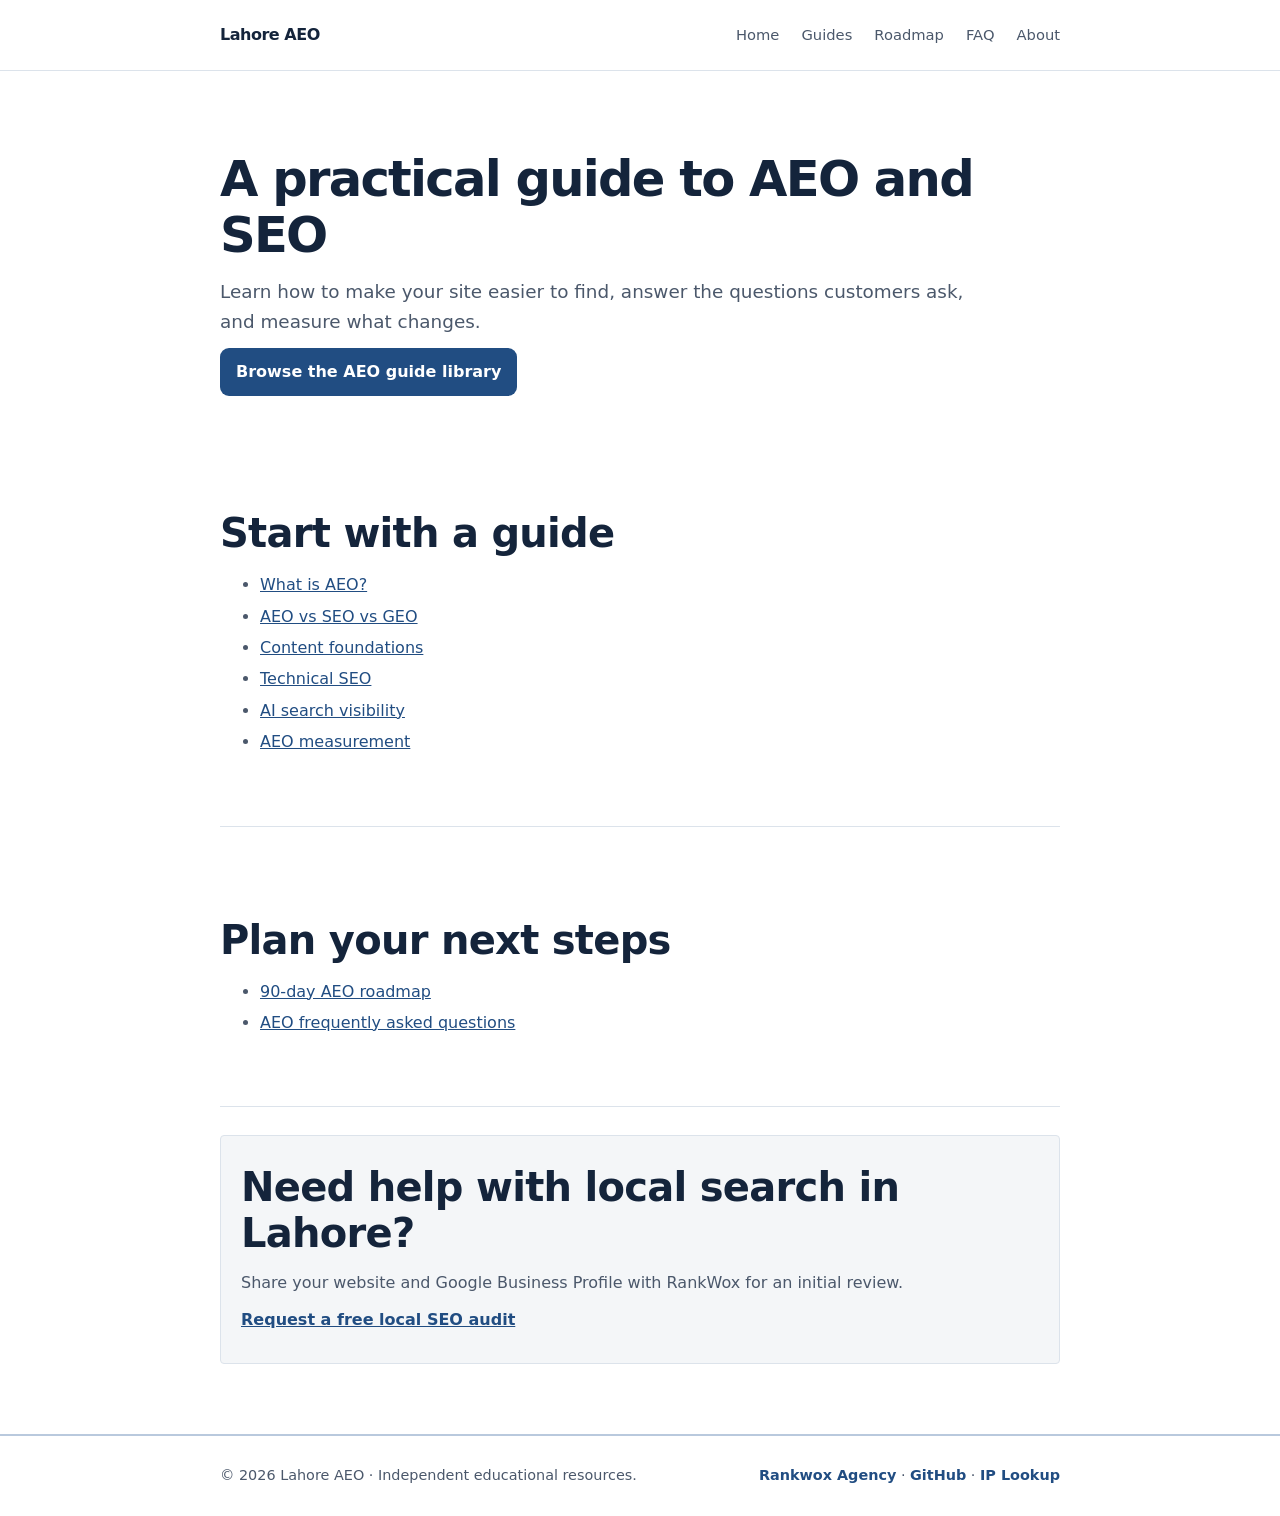
==== commit bf2ccc92: "Split Lahore AEO into a multipage site" ====
--- a/index.html
+++ b/index.html
@@ -1,60 +1,20 @@
 <!doctype html>
 <html lang="en">
 <head>
-<meta charset="utf-8"><meta name="viewport" content="width=device-width,initial-scale=1">
+<meta charset="utf-8">
+<meta name="viewport" content="width=device-width, initial-scale=1">
 <meta name="google-site-verification" content="fwKeRR7BVZcGGkbPIpLXKUD_QyXlKwlss82YXd3oSgg" />
-<meta name="description" content="A practical guide to Answer Engine Optimization (AEO), SEO, Generative Engine Optimization (GEO), technical SEO, structured data and AI search visibility.">
-<meta name="theme-color" content="#101a33"><meta property="og:type" content="website"><meta property="og:title" content="Lahore AEO | Practical Answer Engine Optimization Guide"><meta property="og:description" content="Learn AEO, GEO and technical SEO with a clear, evidence-led implementation roadmap.">
-<link rel="canonical" href="https://lahore-aeo.github.io/"><title>Lahore AEO | Answer Engine Optimization &amp; AI Search Guide</title>
+<title>AEO and SEO guides | Lahore AEO</title>
+<meta name="description" content="Practical AEO, technical SEO and AI search guides for website owners and local businesses.">
+<link rel="canonical" href="https://lahore-aeo.github.io/">
+<link rel="stylesheet" href="/assets/site.css">
 <script type="application/ld+json">{"@context":"https://schema.org","@type":"WebSite","name":"Lahore AEO","url":"https://lahore-aeo.github.io/","inLanguage":"en","publisher":{"@type":"Organization","name":"Lahore AEO","url":"https://lahore-aeo.github.io/"}}</script>
-<style>
-:root{--ink:#15213b;--muted:#52617a;--blue:#315ee7;--pale:#eef3ff;--mint:#c7f4e5;--line:#dce4f0;--paper:#fff;--max:1080px}*{box-sizing:border-box}html{scroll-behavior:smooth;scroll-padding-top:90px}body{margin:0;color:var(--ink);background:var(--paper);font:16px/1.7 system-ui,-apple-system,"Segoe UI",sans-serif}a{color:var(--blue)}.wrap{width:min(var(--max),calc(100% - 40px));margin:auto}header{position:sticky;top:0;z-index:10;background:rgba(255,255,255,.94);backdrop-filter:blur(12px);border-bottom:1px solid var(--line)}nav{height:70px;display:flex;align-items:center;justify-content:space-between;gap:20px}.brand{text-decoration:none;color:var(--ink);font-weight:800;letter-spacing:-.03em}.brand b{display:inline-grid;place-items:center;width:32px;height:32px;margin-right:9px;border-radius:10px;background:var(--ink);color:#fff}.navlinks{display:flex;gap:22px;align-items:center}.navlinks a{text-decoration:none;color:var(--muted);font-size:.92rem}.navlinks a:hover{color:var(--blue)}.btn{display:inline-block;padding:11px 16px;background:var(--blue);border-radius:9px;color:#fff!important;text-decoration:none!important;font-weight:700}.hero{padding:78px 0 56px;background:radial-gradient(ellipse at 90% 10%,#e5edff 0,transparent 44%),#fff}.eyebrow{color:var(--blue);text-transform:uppercase;letter-spacing:.13em;font-weight:800;font-size:.78rem}h1{max-width:850px;margin:14px 0;font-size:clamp(2.5rem,6vw,4.8rem);line-height:1.04;letter-spacing:-.055em}.lead{max-width:760px;color:var(--muted);font-size:1.15rem}.actions{display:flex;gap:12px;flex-wrap:wrap;margin:25px 0}.actions .secondary{background:#fff;color:var(--ink)!important;border:1px solid var(--line)}.chips{display:flex;gap:8px;flex-wrap:wrap;margin-top:28px}.chips span{border:1px solid var(--line);border-radius:99px;padding:5px 11px;color:var(--muted);font-size:.85rem}.toc{margin:18px 0 0;padding:22px 24px;background:var(--pale);border-radius:15px}.toc b{display:block;margin-bottom:8px}.toc ul{display:flex;flex-wrap:wrap;gap:6px 22px;padding-left:20px;margin:0}.toc a{text-decoration:none}.toc a:hover{text-decoration:underline}main section{padding:54px 0;border-bottom:1px solid var(--line)}h2{font-size:clamp(1.75rem,3.5vw,2.5rem);line-height:1.15;letter-spacing:-.04em;margin:8px 0 14px}h3{font-size:1.12rem;margin:0 0 7px}p{margin:10px 0;color:var(--muted)}.kicker{color:var(--blue);font-size:.76rem;letter-spacing:.12em;text-transform:uppercase;font-weight:800}.grid{display:grid;grid-template-columns:repeat(3,1fr);gap:14px;margin-top:20px}.card{padding:21px;border:1px solid var(--line);border-radius:14px;background:#fff}.card p{font-size:.95rem}.callout{padding:18px 20px;border-left:4px solid var(--blue);background:#f4f7ff;border-radius:0 12px 12px 0;margin:20px 0}.table-wrap{overflow-x:auto;margin:18px 0}table{border-collapse:collapse;width:100%;min-width:620px}th,td{text-align:left;padding:12px;border:1px solid var(--line);vertical-align:top}th{background:var(--pale)}li{margin:5px 0;color:var(--muted)}.steps{counter-reset:step;display:grid;grid-template-columns:repeat(2,1fr);gap:12px}.step{padding:16px;border:1px solid var(--line);border-radius:12px}.step b{color:var(--blue)}details{padding:15px 0;border-bottom:1px solid var(--line)}summary{cursor:pointer;font-weight:700}details p{margin-bottom:0}.final{padding:34px;background:var(--ink);color:#fff;border-radius:18px}.final p{color:#d4ddf0}.final a{color:var(--mint)}footer{padding:28px 0;color:var(--muted);font-size:.9rem}.foot{display:flex;justify-content:space-between;flex-wrap:wrap;gap:12px}@media(max-width:760px){.navlinks{gap:12px}.navlinks a:not(.btn){display:none}.hero{padding:56px 0 38px}.grid{grid-template-columns:1fr}.steps{grid-template-columns:1fr}.toc ul{display:block}.wrap{width:min(var(--max),calc(100% - 28px))}}@media(prefers-reduced-motion:reduce){html{scroll-behavior:auto}}
-
-/* Shared editorial layout */
-:root { --ink: #14243b; --blue: #214d82; --muted: #4b586b; --line: #dce3eb; --wash: #f4f6f8; }
-body { background: #fff; color: var(--ink); font: 16px/1.65 system-ui, sans-serif; }
-a { color: var(--blue); }
-a:focus-visible { outline: 2px solid var(--blue); outline-offset: 4px; }
-.wrap { width: min(840px, calc(100% - 40px)); }
-header { position: static; background: #fff; }
-nav .brand { font-weight: 750; }
-nav .brand b { display: none; }
-.hero { padding: 42px 0 14px; background: transparent; }
-h1 { max-width: 25ch; font-size: clamp(2rem, 5vw, 3.1rem); line-height: 1.13; letter-spacing: -.035em; }
-h2 { letter-spacing: -.018em; }
-main { padding-block: 24px 50px; }
-main section { margin-block: 28px; }
-.grid, .grid.two, .steps { display: block; }
-.card, .step { padding: 13px 0; border: 0; border-bottom: 1px solid var(--line); border-radius: 0; box-shadow: none; background: transparent; }
-.card:last-child, .step:last-child { border-bottom: 0; }
-.callout, .final, .sources { background: var(--wash); color: var(--ink); border: 1px solid var(--line); border-radius: 4px; padding: 20px; }
-.final a, .final p, .final h2 { color: inherit; }
-.pill { border: 0; padding: 0; border-radius: 0; text-decoration: underline; }
-.audit-link { display: inline-block; font-weight: 700; }
-@media (max-width: 600px) {
-  nav { flex-wrap: wrap; padding-block: 10px; }
-  .hero { padding-top: 26px; }
-}
-
-
-footer { border-top: 2px solid #b9c9dd; }
-footer .foot a { color: #214d82; font-weight: 600; text-decoration: none; }
-footer .foot a:hover { color: #153456; }
-footer .foot a:focus-visible { outline: 2px solid #214d82; outline-offset: 3px; }
-</style>
 </head>
 <body>
-<header><nav class="wrap"><a class="brand" href="#top"><b>A</b>Lahore AEO</a><div class="navlinks"><a href="#foundations">Foundations</a><a href="#technical">Technical SEO</a><a href="#roadmap">Roadmap</a><a class="btn" href="https://rankwox.com/">Rankwox Agency</a></div></nav></header>
-<div id="top" class="hero"><div class="wrap"><h1>A practical guide to AEO and SEO</h1><p class="lead">A useful, evidence-led guide to Answer Engine Optimization (AEO), traditional SEO, Generative Engine Optimization (GEO), and the technical foundations behind discoverability in search and AI answers.</p><div class="actions"><a class="btn" href="https://lahore-aeo.github.io/aeo-resources/">Open the full AEO resource library</a><a class="btn secondary" href="https://rankwox.com/">Explore Rankwox Agency</a></div><div class="chips"><span>Answer-first content</span><span>Technical SEO</span><span>Structured data</span><span>AI search</span><span>Measurement</span></div><div class="toc"><b>On this page</b><ul><li><a href="#definition">What AEO means</a></li><li><a href="#comparison">AEO vs SEO vs GEO</a></li><li><a href="#foundations">Content foundations</a></li><li><a href="#technical">Technical checklist</a></li><li><a href="#platforms">AI search platforms</a></li><li><a href="#measurement">Measurement</a></li><li><a href="#roadmap">90-day roadmap</a></li><li><a href="#faq">FAQ</a></li></ul></div></div></div>
+<header><nav class="wrap" aria-label="Main navigation"><a class="brand" href="/">Lahore AEO</a><div class="navlinks"><a href="/" aria-current="page">Home</a><a href="/aeo-resources/">Guides</a><a href="/roadmap/">Roadmap</a><a href="/faq/">FAQ</a><a href="/about/">About</a></div></nav></header>
 <main class="wrap">
-<section id="definition"><h2>What is Answer Engine Optimization?</h2><p><strong>Answer Engine Optimization is the practice of making accurate, useful information easy for search systems and answer engines to discover, understand, and select in response to a question.</strong> It combines strong SEO fundamentals with clear answers, sound page structure, trustworthy sourcing, and machine-readable context.</p><p>AEO does not bypass search engines or guarantee a citation. It improves the clarity and accessibility of a page so that people, crawlers, and AI-assisted search systems can evaluate it. The first priority is always helping the reader complete their task.</p><div class="callout">A practical test: can a reader identify the page’s main answer in a few seconds, and can they verify the important claims from the page itself?</div></section>
-<section id="comparison"><h2>AEO vs SEO vs GEO</h2><p>These practices overlap. Technical SEO and helpful content are the base; AEO and GEO describe additional ways content may be discovered and represented.</p><div class="table-wrap"><table><thead><tr><th>Discipline</th><th>Main aim</th><th>Useful work</th><th>What to measure</th></tr></thead><tbody><tr><td><b>SEO</b></td><td>Earn relevant visibility in search results.</td><td>Crawlability, useful pages, internal links, performance, authority.</td><td>Impressions, clicks, rankings, conversions.</td></tr><tr><td><b>AEO</b></td><td>Make content eligible to answer specific questions.</td><td>Answer-first structure, clear definitions, supporting evidence, schema where appropriate.</td><td>Search visibility, featured results, answer inclusion where observable.</td></tr><tr><td><b>GEO</b></td><td>Improve how a brand or source is understood in generative systems.</td><td>Consistent entities, original information, expert attribution, citation-worthy material.</td><td>Accurate mentions, referrals, citations, and branded demand.</td></tr></tbody></table></div><p>Do not choose one discipline and ignore the others. A technically inaccessible page cannot benefit from careful answer formatting, and a clear page still needs to be useful and trustworthy.</p></section>
-<section id="foundations"><h2>Build pages around real questions</h2><div class="grid"><article class="card"><h3>Answer first</h3><p>State the direct answer near the top, then explain conditions, exceptions, examples, and next steps. Avoid making readers search through a long introduction.</p></article><article class="card"><h3>Cover the task fully</h3><p>Map related questions into a logical topic cluster. Use one strong page per distinct intent and link related pages where the next step is genuinely useful.</p></article><article class="card"><h3>Show evidence and authorship</h3><p>Attribute expertise, cite primary sources for factual claims, disclose meaningful limitations, and update pages when guidance changes.</p></article></div><h3 style="margin-top:24px">A useful content structure</h3><ol><li>Question-based heading that describes the reader’s task.</li><li>Concise answer with the key qualification or context.</li><li>Explanation, steps, examples, and trustworthy references.</li><li>Related questions and internal links to deeper guides.</li><li>Author, review date, and next action when relevant.</li></ol></section>
-<section id="technical"><h2>Technical SEO checklist for AEO</h2><p>Search systems need to reach, render, and interpret your content. Review these basics before adding advanced markup.</p><div class="grid"><article class="card"><h3>Crawl and index</h3><p>Check robots directives, canonical URLs, status codes, XML sitemaps, redirects, and Search Console indexing reports.</p></article><article class="card"><h3>Structure and links</h3><p>Use descriptive titles, a single clear page topic, semantic headings, readable URLs, and contextual internal links.</p></article><article class="card"><h3>Speed and mobile</h3><p>Test real mobile usability and Core Web Vitals. Keep essential content available without requiring interaction-heavy scripts.</p></article></div><h3 style="margin-top:24px">Use structured data carefully</h3><p>JSON-LD can describe visible page content and entities, but it does not guarantee rich results or AI citations. Mark up only information readers can see, choose the closest supported schema type, validate the markup, and keep it consistent with the page.</p><ul><li>Use Organization or Person markup for accurate identity details.</li><li>Use Article markup for editorial pages with clear authorship and dates.</li><li>Use FAQPage only where the page genuinely presents those questions and answers; follow current search platform rules.</li><li>Never add fabricated reviews, ratings, author credentials, or hidden keyword text.</li></ul><p>Check your sitemap and whether a page has a noindex directive with the XML Sitemap Checker and Bulk Noindex Tag Checker in <a href="https://tools.rankwox.com/">RankWox Tools</a>.</p></section>
-<section id="platforms"><h2>How to think about AI search platforms</h2><p>Google AI features, Bing/Copilot, ChatGPT search, and Perplexity use different products, indexes, retrieval paths, and citation interfaces. No single optimization trick controls all of them.</p><div class="grid"><article class="card"><h3>Make access reliable</h3><p>Publish crawlable HTML, keep important facts in text, maintain working links, and review the platform’s official crawler and publisher guidance.</p></article><article class="card"><h3>Make claims checkable</h3><p>Use precise language, source important assertions, distinguish data from opinion, and keep entity names and facts consistent.</p></article><article class="card"><h3>Test with real questions</h3><p>Check representative queries periodically, record whether the answer is accurate, and treat snapshots as directional rather than guaranteed rankings.</p></article></div></section>
-<section id="measurement"><h2>Measure outcomes you can verify</h2><p>There is no universal AEO score. Establish a baseline and separate observable results from estimates.</p><ul><li><b>Search Console:</b> monitor impressions, clicks, queries, and landing pages.</li><li><b>Bing Webmaster Tools:</b> review crawl and search performance data for Bing.</li><li><b>Analytics:</b> track qualified visits, lead actions, and referral sources with consistent attribution.</li><li><b>Manual answer checks:</b> sample a fixed set of important questions; record date, platform, wording, citation, and accuracy.</li><li><b>Content quality:</b> review usefulness, freshness, source quality, broken links, and whether the page answers the intended task.</li></ul><p>Do not promise a ranking, citation, or traffic gain that the data cannot support.</p></section>
-<section id="roadmap"><h2>A focused 90-day AEO roadmap</h2><div class="steps"><div class="step"><b>Weeks 1–2 · Audit</b><p>Choose one topic area. Check indexation, analytics, important URLs, existing answers, and competing user needs.</p></div><div class="step"><b>Weeks 3–4 · Plan</b><p>Group queries by intent. Pick one pillar page and a small number of genuinely distinct supporting guides.</p></div><div class="step"><b>Weeks 5–8 · Improve</b><p>Strengthen the pages, add evidence and contextual links, fix technical issues, and validate suitable schema.</p></div><div class="step"><b>Weeks 9–12 · Review</b><p>Measure search and business outcomes, sample AI answers, correct gaps, and prioritize the next cluster based on evidence.</p></div></div><p>For detailed definitions, platform notes, examples, and further reading, continue to the <a href="https://lahore-aeo.github.io/aeo-resources/">AEO resource library</a>.</p></section>
-<section id="faq"><h2>AEO FAQ</h2><details><summary>Does AEO replace SEO?</summary><p>No. AEO builds on crawlability, useful content, sound site structure, and other SEO foundations.</p></details><details><summary>Can schema guarantee a Google or AI citation?</summary><p>No. Structured data can clarify supported information, but search platforms decide what to show and may change their systems.</p></details><details><summary>Should every article have an FAQ section?</summary><p>No. Add questions only when they help readers and reflect real query needs. Avoid repetitive FAQ blocks added solely to target keywords.</p></details><details><summary>How soon will AEO work?</summary><p>There is no fixed timeline or guaranteed result. Indexing, competition, site quality, and platform behavior all affect outcomes. Track changes over time.</p></details></section>
-
-<section class="callout"><h2>Need help with local search in Lahore?</h2><p>Share your website and Google Business Profile with RankWox for an initial review.</p><p><a class="audit-link" href="https://rankwox.com/free-audit/?utm_source=lahore-aeo&amp;utm_medium=referral&amp;utm_campaign=local_seo_audit&amp;utm_content=home">Request a free local SEO audit</a></p></section></main><footer><div class="wrap foot"><span>© 2026 Lahore AEO · Independent educational resources.</span><span><a href="https://rankwox.com/">Rankwox Agency</a> · <a href="https://github.com/lahore-aeo">GitHub</a> · <a href="https://ip.rankwox.com/">IP Lookup</a></span></div></footer>
-</body></html>
+<div class="hero" id="top"><h1>A practical guide to AEO and SEO</h1><p class="lead">Learn how to make your site easier to find, answer the questions customers ask, and measure what changes.</p><p><a class="btn" href="/aeo-resources/">Browse the AEO guide library</a></p></div><section><h2>Start with a guide</h2><ul><li id="definition"><a href="/aeo-resources/what-is-aeo/">What is AEO?</a></li><li id="comparison"><a href="/aeo-resources/aeo-vs-seo-vs-geo/">AEO vs SEO vs GEO</a></li><li id="foundations"><a href="/aeo-resources/foundations/">Content foundations</a></li><li id="technical"><a href="/aeo-resources/technical-seo/">Technical SEO</a></li><li id="platforms"><a href="/aeo-resources/ai-visibility-measurement/">AI search visibility</a></li><li id="measurement"><a href="/aeo-resources/aeo-measurement/">AEO measurement</a></li></ul></section><section><h2>Plan your next steps</h2><ul><li id="roadmap"><a href="/roadmap/">90-day AEO roadmap</a></li><li id="faq"><a href="/faq/">AEO frequently asked questions</a></li></ul></section><section class="callout"><h2>Need help with local search in Lahore?</h2><p>Share your website and Google Business Profile with RankWox for an initial review.</p><p><a class="audit-link" href="https://rankwox.com/free-audit/?utm_source=lahore-aeo&amp;utm_medium=referral&amp;utm_campaign=local_seo_audit&amp;utm_content=home">Request a free local SEO audit</a></p></section>
+</main>
+<footer><div class="wrap foot"><span>© 2026 Lahore AEO · Independent educational resources.</span><span><a href="https://rankwox.com/">Rankwox Agency</a> · <a href="https://github.com/lahore-aeo">GitHub</a> · <a href="https://ip.rankwox.com/">IP Lookup</a></span></div></footer>
+</body>
+</html>
--- a/assets/site.css
+++ b/assets/site.css
@@ -0,0 +1,33 @@
+:root{--ink:#15213b;--muted:#52617a;--blue:#315ee7;--pale:#eef3ff;--mint:#c7f4e5;--line:#dce4f0;--paper:#fff;--max:1080px}*{box-sizing:border-box}html{scroll-behavior:smooth;scroll-padding-top:90px}body{margin:0;color:var(--ink);background:var(--paper);font:16px/1.7 system-ui,-apple-system,"Segoe UI",sans-serif}a{color:var(--blue)}.wrap{width:min(var(--max),calc(100% - 40px));margin:auto}header{position:sticky;top:0;z-index:10;background:rgba(255,255,255,.94);backdrop-filter:blur(12px);border-bottom:1px solid var(--line)}nav{height:70px;display:flex;align-items:center;justify-content:space-between;gap:20px}.brand{text-decoration:none;color:var(--ink);font-weight:800;letter-spacing:-.03em}.brand b{display:inline-grid;place-items:center;width:32px;height:32px;margin-right:9px;border-radius:10px;background:var(--ink);color:#fff}.navlinks{display:flex;gap:22px;align-items:center}.navlinks a{text-decoration:none;color:var(--muted);font-size:.92rem}.navlinks a:hover{color:var(--blue)}.btn{display:inline-block;padding:11px 16px;background:var(--blue);border-radius:9px;color:#fff!important;text-decoration:none!important;font-weight:700}.hero{padding:78px 0 56px;background:radial-gradient(ellipse at 90% 10%,#e5edff 0,transparent 44%),#fff}.eyebrow{color:var(--blue);text-transform:uppercase;letter-spacing:.13em;font-weight:800;font-size:.78rem}h1{max-width:850px;margin:14px 0;font-size:clamp(2.5rem,6vw,4.8rem);line-height:1.04;letter-spacing:-.055em}.lead{max-width:760px;color:var(--muted);font-size:1.15rem}.actions{display:flex;gap:12px;flex-wrap:wrap;margin:25px 0}.actions .secondary{background:#fff;color:var(--ink)!important;border:1px solid var(--line)}.chips{display:flex;gap:8px;flex-wrap:wrap;margin-top:28px}.chips span{border:1px solid var(--line);border-radius:99px;padding:5px 11px;color:var(--muted);font-size:.85rem}.toc{margin:18px 0 0;padding:22px 24px;background:var(--pale);border-radius:15px}.toc b{display:block;margin-bottom:8px}.toc ul{display:flex;flex-wrap:wrap;gap:6px 22px;padding-left:20px;margin:0}.toc a{text-decoration:none}.toc a:hover{text-decoration:underline}main section{padding:54px 0;border-bottom:1px solid var(--line)}h2{font-size:clamp(1.75rem,3.5vw,2.5rem);line-height:1.15;letter-spacing:-.04em;margin:8px 0 14px}h3{font-size:1.12rem;margin:0 0 7px}p{margin:10px 0;color:var(--muted)}.kicker{color:var(--blue);font-size:.76rem;letter-spacing:.12em;text-transform:uppercase;font-weight:800}.grid{display:grid;grid-template-columns:repeat(3,1fr);gap:14px;margin-top:20px}.card{padding:21px;border:1px solid var(--line);border-radius:14px;background:#fff}.card p{font-size:.95rem}.callout{padding:18px 20px;border-left:4px solid var(--blue);background:#f4f7ff;border-radius:0 12px 12px 0;margin:20px 0}.table-wrap{overflow-x:auto;margin:18px 0}table{border-collapse:collapse;width:100%;min-width:620px}th,td{text-align:left;padding:12px;border:1px solid var(--line);vertical-align:top}th{background:var(--pale)}li{margin:5px 0;color:var(--muted)}.steps{counter-reset:step;display:grid;grid-template-columns:repeat(2,1fr);gap:12px}.step{padding:16px;border:1px solid var(--line);border-radius:12px}.step b{color:var(--blue)}details{padding:15px 0;border-bottom:1px solid var(--line)}summary{cursor:pointer;font-weight:700}details p{margin-bottom:0}.final{padding:34px;background:var(--ink);color:#fff;border-radius:18px}.final p{color:#d4ddf0}.final a{color:var(--mint)}footer{padding:28px 0;color:var(--muted);font-size:.9rem}.foot{display:flex;justify-content:space-between;flex-wrap:wrap;gap:12px}@media(max-width:760px){.navlinks{gap:12px}.navlinks a:not(.btn){display:none}.hero{padding:56px 0 38px}.grid{grid-template-columns:1fr}.steps{grid-template-columns:1fr}.toc ul{display:block}.wrap{width:min(var(--max),calc(100% - 28px))}}@media(prefers-reduced-motion:reduce){html{scroll-behavior:auto}}
+
+/* Shared editorial layout */
+:root { --ink: #14243b; --blue: #214d82; --muted: #4b586b; --line: #dce3eb; --wash: #f4f6f8; }
+body { background: #fff; color: var(--ink); font: 16px/1.65 system-ui, sans-serif; }
+a { color: var(--blue); }
+a:focus-visible { outline: 2px solid var(--blue); outline-offset: 4px; }
+.wrap { width: min(840px, calc(100% - 40px)); }
+header { position: static; background: #fff; }
+nav .brand { font-weight: 750; }
+nav .brand b { display: none; }
+.hero { padding: 42px 0 14px; background: transparent; }
+h1 { max-width: 25ch; font-size: clamp(2rem, 5vw, 3.1rem); line-height: 1.13; letter-spacing: -.035em; }
+h2 { letter-spacing: -.018em; }
+main { padding-block: 24px 50px; }
+main section { margin-block: 28px; }
+.grid, .grid.two, .steps { display: block; }
+.card, .step { padding: 13px 0; border: 0; border-bottom: 1px solid var(--line); border-radius: 0; box-shadow: none; background: transparent; }
+.card:last-child, .step:last-child { border-bottom: 0; }
+.callout, .final, .sources { background: var(--wash); color: var(--ink); border: 1px solid var(--line); border-radius: 4px; padding: 20px; }
+.final a, .final p, .final h2 { color: inherit; }
+.pill { border: 0; padding: 0; border-radius: 0; text-decoration: underline; }
+.audit-link { display: inline-block; font-weight: 700; }
+@media (max-width: 600px) {
+  nav { flex-wrap: wrap; padding-block: 10px; }
+  .hero { padding-top: 26px; }
+}
+
+
+footer { border-top: 2px solid #b9c9dd; }
+footer .foot a { color: #214d82; font-weight: 600; text-decoration: none; }
+footer .foot a:hover { color: #153456; }
+footer .foot a:focus-visible { outline: 2px solid #214d82; outline-offset: 3px; }
